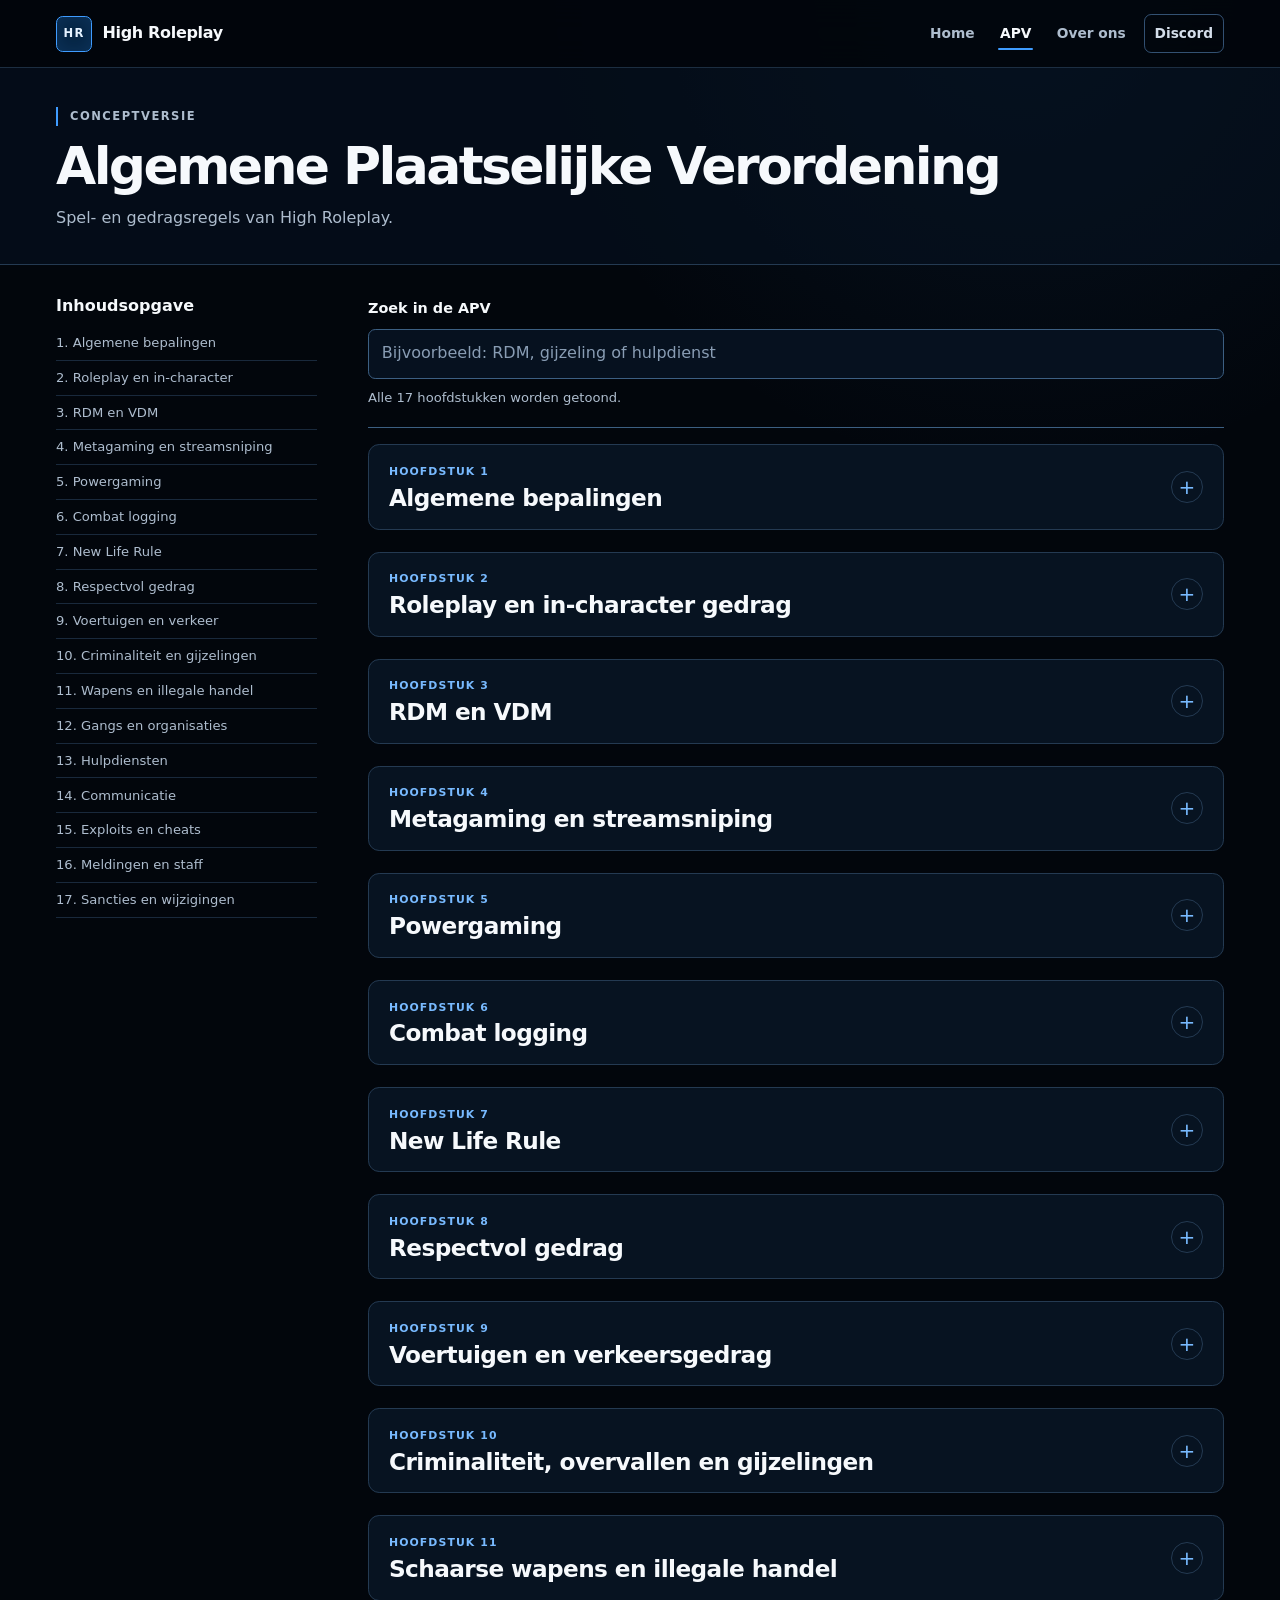
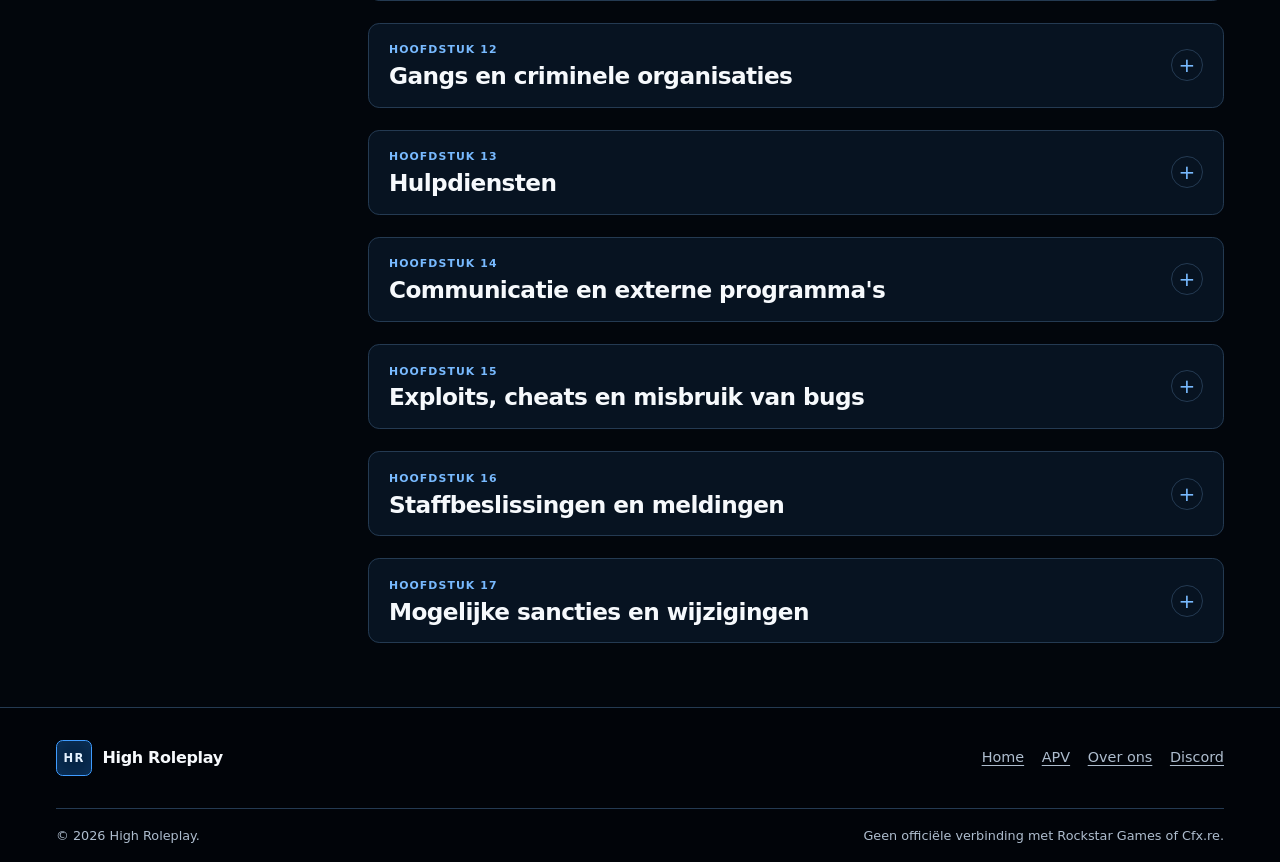
==== apv.html @ 9a380b87 "feat: create initial High Roleplay website" ====
<!doctype html>
<html lang="nl">
<head>
  <meta charset="utf-8">
  <meta name="viewport" content="width=device-width, initial-scale=1">
  <meta name="description" content="Eerste concept-APV van High Roleplay, met duidelijke uitleg over roleplay, eerlijk spel, criminaliteit, hulpdiensten en handhaving.">
  <meta name="theme-color" content="#02060c">
  <title>APV — High Roleplay</title>
  <link rel="icon" href="data:,">
  <link rel="stylesheet" href="styles.css">
  <script src="script.js" defer></script>
</head>
<body class="apv-page">
  <a class="skip-link" href="#apv-inhoud">Ga naar de APV-inhoud</a>

  <header class="site-header" id="pagina-top">
    <div class="container header-inner">
      <a class="brand" href="index.html" aria-label="High Roleplay, home">
        <span class="brand-mark" aria-hidden="true">HR</span>
        <span class="brand-name">High Roleplay</span>
      </a>
      <nav class="site-nav" aria-label="Hoofdnavigatie">
        <a href="index.html">Home</a>
        <a href="apv.html" aria-current="page">APV</a>
        <a href="index.html#over-ons">Over ons</a>
        <a class="nav-discord" href="https://discord.gg/zPV2AMXaX" target="_blank" rel="noopener noreferrer">Discord<span class="sr-only"> (opent in een nieuw tabblad)</span></a>
      </nav>
    </div>
  </header>

  <main>
    <header class="apv-hero">
      <div class="container">
        <p class="concept-label">Conceptversie</p>
        <h1>Algemene Plaatselijke Verordening</h1>
        <p class="apv-lead">Spel- en gedragsregels van High Roleplay.</p>
      </div>
    </header>

    <div class="container apv-layout">
      <aside class="apv-sidebar" aria-labelledby="toc-title">
        <h2 id="toc-title">Inhoudsopgave</h2>
        <nav aria-label="APV-hoofdstukken">
          <ol class="toc">
            <li><a href="#hoofdstuk-1">1. Algemene bepalingen</a></li>
            <li><a href="#hoofdstuk-2">2. Roleplay en in-character</a></li>
            <li><a href="#hoofdstuk-3">3. RDM en VDM</a></li>
            <li><a href="#hoofdstuk-4">4. Metagaming en streamsniping</a></li>
            <li><a href="#hoofdstuk-5">5. Powergaming</a></li>
            <li><a href="#hoofdstuk-6">6. Combat logging</a></li>
            <li><a href="#hoofdstuk-7">7. New Life Rule</a></li>
            <li><a href="#hoofdstuk-8">8. Respectvol gedrag</a></li>
            <li><a href="#hoofdstuk-9">9. Voertuigen en verkeer</a></li>
            <li><a href="#hoofdstuk-10">10. Criminaliteit en gijzelingen</a></li>
            <li><a href="#hoofdstuk-11">11. Wapens en illegale handel</a></li>
            <li><a href="#hoofdstuk-12">12. Gangs en organisaties</a></li>
            <li><a href="#hoofdstuk-13">13. Hulpdiensten</a></li>
            <li><a href="#hoofdstuk-14">14. Communicatie</a></li>
            <li><a href="#hoofdstuk-15">15. Exploits en cheats</a></li>
            <li><a href="#hoofdstuk-16">16. Meldingen en staff</a></li>
            <li><a href="#hoofdstuk-17">17. Sancties en wijzigingen</a></li>
          </ol>
        </nav>
      </aside>

      <div class="apv-main" id="apv-inhoud">
        <section class="filter-panel" data-apv-filter hidden aria-labelledby="filter-title">
          <h2 id="filter-title" class="sr-only">APV doorzoeken</h2>
          <label for="apv-search">Zoek in de APV</label>
          <div class="filter-controls">
            <div class="search-field">
              <input id="apv-search" type="search" inputmode="search" autocomplete="off" placeholder="Bijvoorbeeld: RDM, gijzeling of hulpdienst">
              <button class="search-clear" type="button" data-clear-search aria-label="Zoekopdracht wissen" hidden><span aria-hidden="true">×</span></button>
            </div>
          </div>
          <p class="filter-status" data-filter-status aria-live="polite">Alle 17 hoofdstukken worden getoond.</p>
        </section>

        <noscript>
          <p class="no-script-note">JavaScript staat uit. De volledige APV blijft hieronder leesbaar; alleen de zoekfunctie is niet beschikbaar.</p>
        </noscript>

        <p class="no-results" data-no-results hidden>Geen hoofdstukken gevonden. Probeer een andere of kortere zoekterm.</p>

        <details class="apv-chapter" id="hoofdstuk-1" data-apv-chapter>
          <summary class="chapter-summary">
            <span class="chapter-number">Hoofdstuk 1</span>
            <h2>Algemene bepalingen</h2>
            <span class="chapter-toggle" aria-hidden="true"></span>
          </summary>
          <article class="article">
            <h3>Artikel 1.1 — Doel en toepasselijkheid</h3>
            <p>Deze APV beschrijft de voorgestelde basis voor spel en gedrag binnen High Roleplay. Met <span class="term">APV</span> wordt hier het communityreglement bedoeld; het is geen verordening van een echte gemeente. De regels gelden voor activiteiten die rechtstreeks met de High Roleplay-community en haar roleplaysituaties samenhangen.</p>
          </article>
          <article class="article">
            <h3>Artikel 1.2 — Goede trouw</h3>
            <p>Spelers handelen naar de bedoeling van een regel, niet alleen naar de letter. Een ontbrekend voorbeeld is geen toestemming om een duidelijk oneerlijk voordeel te behalen of het spel van anderen bewust te verstoren.</p>
          </article>
          <article class="article">
            <h3>Artikel 1.3 — In character en out of character</h3>
            <p><span class="term">In character (IC)</span> betekent: handelen en spreken als je personage. <span class="term">Out of character (OOC)</span> betekent: communiceren als speler buiten het verhaal. Houd die twee werelden zo veel mogelijk gescheiden.</p>
          </article>
          <article class="article">
            <h3>Artikel 1.4 — Onvoorziene situaties</h3>
            <p>In situaties die niet letterlijk zijn beschreven, worden geloofwaardigheid, eerlijk spel, redelijkheid en het gezamenlijke verhaal als uitgangspunt gebruikt. Staff kan een voorlopige aanwijzing geven; structurele nieuwe regels horen daarna transparant in een volgende APV-versie.</p>
          </article>
          <a class="back-to-top" href="#pagina-top">Terug naar boven</a>

        </details>

        <details class="apv-chapter" id="hoofdstuk-2" data-apv-chapter>
          <summary class="chapter-summary">
            <span class="chapter-number">Hoofdstuk 2</span>
            <h2>Roleplay en in-character gedrag</h2>
            <span class="chapter-toggle" aria-hidden="true"></span>
          </summary>
          <article class="article">
            <h3>Artikel 2.1 — Geloofwaardig personage</h3>
            <p>Geef je personage herkenbare motieven, grenzen en ontwikkeling. Keuzes horen te passen bij wat het personage in de roleplay heeft meegemaakt en redelijkerwijs kan weten.</p>
          </article>
          <article class="article">
            <h3>Artikel 2.2 — Waarde van leven</h3>
            <p>Behandel het leven en lichamelijk welzijn van je personage als waardevol. Reageer geloofwaardig op dreiging, verwonding en overmacht. Roekeloos gedrag mag alleen wanneer de opgebouwde context van het personage dat aannemelijk maakt en anderen nog ruimte krijgen om te spelen.</p>
          </article>
          <article class="article">
            <h3>Artikel 2.3 — Gevolgen accepteren</h3>
            <p>Roleplay kan nadelig uitpakken. Verlies van geld, vrijheid, bezit, positie of een conflict is geen reden om een scène te blokkeren, zolang die scène eerlijk en volgens de regels verloopt.</p>
          </article>
          <article class="article">
            <h3>Artikel 2.4 — Ruimte geven</h3>
            <p>Laat andere spelers reageren en bijdragen. Dwing geen gedetailleerde uitkomst af zonder passende opbouw, wederzijds spel of een spelmechaniek die daar duidelijk in voorziet.</p>
          </article>
          <a class="back-to-top" href="#pagina-top">Terug naar boven</a>

        </details>

        <details class="apv-chapter" id="hoofdstuk-3" data-apv-chapter>
          <summary class="chapter-summary">
            <span class="chapter-number">Hoofdstuk 3</span>
            <h2>RDM en VDM</h2>
            <span class="chapter-toggle" aria-hidden="true"></span>
          </summary>
          <article class="article">
            <h3>Artikel 3.1 — RDM</h3>
            <p><span class="term">Random Deathmatch (RDM)</span> is een speler aanvallen of doden zonder voldoende voorafgaande roleplay, begrijpelijk conflict of redelijke aanleiding. Geweld moet het gevolg zijn van een herkenbare situatie en mag niet alleen worden ingezet voor sensatie, buit of frustratie.</p>
          </article>
          <article class="article">
            <h3>Artikel 3.2 — Escalatie</h3>
            <p>De ernst van geweld moet passen bij de aanleiding. Een klein meningsverschil rechtvaardigt niet vanzelf extreem of dodelijk geweld. Geef, wanneer de situatie dat redelijkerwijs toelaat, een duidelijke waarschuwing en tijd om daarop te reageren.</p>
          </article>
          <article class="article">
            <h3>Artikel 3.3 — VDM</h3>
            <p><span class="term">Vehicle Deathmatch (VDM)</span> is een voertuig als wapen gebruiken zonder geloofwaardige noodzaak of opgebouwde roleplay. Een aanrijding door een zichtbaar verkeersongeluk is niet automatisch VDM, maar moet wel passend worden uitgespeeld.</p>
          </article>
          <article class="article">
            <h3>Artikel 3.4 — Uitzonderlijke noodsituatie</h3>
            <p>Een voertuig mag niet lichtvaardig als aanvalsmiddel worden gebruikt. Alleen een directe en aannemelijke noodsituatie kan een handeling verklaren; de speler blijft verantwoordelijk voor proportionaliteit en de gevolgen in de roleplay.</p>
          </article>
          <a class="back-to-top" href="#pagina-top">Terug naar boven</a>

        </details>

        <details class="apv-chapter" id="hoofdstuk-4" data-apv-chapter>
          <summary class="chapter-summary">
            <span class="chapter-number">Hoofdstuk 4</span>
            <h2>Metagaming en streamsniping</h2>
            <span class="chapter-toggle" aria-hidden="true"></span>
          </summary>
          <article class="article">
            <h3>Artikel 4.1 — Metagaming</h3>
            <p><span class="term">Metagaming</span> is OOC-informatie in het spel gebruiken terwijl je personage die informatie niet op een geloofwaardige IC-manier heeft verkregen. Denk aan locaties, namen, plannen of relaties die je alleen via een stream, chat of gesprek buiten het spel kent.</p>
          </article>
          <article class="article">
            <h3>Artikel 4.2 — Streamsniping</h3>
            <p><span class="term">Streamsniping</span> is een livestream of opname gebruiken om een speler te vinden, te volgen, te ontwijken of anderszins te beïnvloeden. Dit is niet toegestaan, ook niet wanneer de verkregen informatie later toevallig juist blijkt.</p>
          </article>
          <article class="article">
            <h3>Artikel 4.3 — Twijfel over kennis</h3>
            <p>Kun je niet duidelijk uitleggen hoe je personage iets te weten kwam, handel dan alsof het personage die informatie niet heeft. Toevallige OOC-blootstelling moet je niet omzetten in IC-voordeel.</p>
          </article>
          <a class="back-to-top" href="#pagina-top">Terug naar boven</a>

        </details>

        <details class="apv-chapter" id="hoofdstuk-5" data-apv-chapter>
          <summary class="chapter-summary">
            <span class="chapter-number">Hoofdstuk 5</span>
            <h2>Powergaming</h2>
            <span class="chapter-toggle" aria-hidden="true"></span>
          </summary>
          <article class="article">
            <h3>Artikel 5.1 — Betekenis</h3>
            <p><span class="term">Powergaming</span> is onrealistische handelingen uitvoeren voor voordeel, spelmechanieken misbruiken of een andere speler geen redelijke mogelijkheid geven om op een handeling te reageren.</p>
          </article>
          <article class="article">
            <h3>Artikel 5.2 — Geen gedwongen uitkomst</h3>
            <p>Je mag een poging beschrijven, maar niet een complexe uitkomst eenzijdig vaststellen. Speel bijvoorbeeld dat je iemand probeert te fouilleren en geef ruimte voor de daarvoor bedoelde interactie, in plaats van zelf te bepalen wat de ander zonder verweer ondergaat.</p>
          </article>
          <article class="article">
            <h3>Artikel 5.3 — Onrealistische voordelen</h3>
            <p>Gebruik geen beperkingen van animaties, inventaris, terrein, voertuigfysica of andere systemen om iets te doen dat binnen de wereld duidelijk niet geloofwaardig is.</p>
          </article>
          <article class="article">
            <h3>Artikel 5.4 — Verwondingen</h3>
            <p>Speel relevante verwondingen en beperkingen passend uit. Een personage dat ernstig gewond is geraakt, hervat niet direct zonder gevolgen dezelfde zware actie.</p>
          </article>
          <a class="back-to-top" href="#pagina-top">Terug naar boven</a>

        </details>

        <details class="apv-chapter" id="hoofdstuk-6" data-apv-chapter>
          <summary class="chapter-summary">
            <span class="chapter-number">Hoofdstuk 6</span>
            <h2>Combat logging</h2>
            <span class="chapter-toggle" aria-hidden="true"></span>
          </summary>
          <article class="article">
            <h3>Artikel 6.1 — Betekenis en verbod</h3>
            <p><span class="term">Combat logging</span> is het spel bewust verlaten om een actieve roleplaysituatie, arrestatie, verwonding, achtervolging, verlies of ander gevolg te ontlopen. Dit is niet toegestaan.</p>
          </article>
          <article class="article">
            <h3>Artikel 6.2 — Technische uitval</h3>
            <p>Bij een crash, internetstoring of andere onvrijwillige uitval probeer je zo snel als redelijk mogelijk terug te keren. Kan dat niet, meld de situatie via het aangewezen communitykanaal zodra dit mogelijk is.</p>
          </article>
          <article class="article">
            <h3>Artikel 6.3 — Afronden</h3>
            <p>Wil je stoppen terwijl een scène loopt, stem dit waar mogelijk met de betrokkenen af. Een veilige of rustige positie beëindigt niet automatisch alle nog lopende gevolgen.</p>
          </article>
          <a class="back-to-top" href="#pagina-top">Terug naar boven</a>

        </details>

        <details class="apv-chapter" id="hoofdstuk-7" data-apv-chapter>
          <summary class="chapter-summary">
            <span class="chapter-number">Hoofdstuk 7</span>
            <h2>New Life Rule</h2>
            <span class="chapter-toggle" aria-hidden="true"></span>
          </summary>
          <article class="article">
            <h3>Artikel 7.1 — Betekenis</h3>
            <p>De <span class="term">New Life Rule (NLR)</span> bepaalt wat een personage na bewusteloosheid of een vergelijkbare uitschakeling nog weet en wanneer het naar een eerdere conflictsituatie mag terugkeren. Het doel is directe wraak en eindeloze herhaling van hetzelfde conflict te voorkomen.</p>
          </article>
          <article class="article">
            <h3>Artikel 7.2 — Basisvoorstel</h3>
            <p>Na een volledige uitschakeling keert een personage niet direct terug naar dezelfde scène en gebruikt het geen precieze herinneringen aan de directe oorzaak om onmiddellijk vergelding te zoeken. Informatie die anderen later IC delen, moet opnieuw geloofwaardig worden beoordeeld.</p>
            <p class="concept-choice"><strong>Nog goed te keuren:</strong> de exacte NLR-duur, het gebied waarnaar niet mag worden teruggekeerd, het moment waarop de regel begint en de precieze omvang van geheugenverlies.</p>
          </article>
          <article class="article">
            <h3>Artikel 7.3 — Medische voortzetting</h3>
            <p>Wanneer medische roleplay de scène geloofwaardig voortzet zonder een volledige nieuwe start, kan de context behouden blijven. De uiteindelijke afbakening hiervan moet aansluiten op de later gekozen spelmechanieken en hulpdienstprocedure.</p>
          </article>
          <a class="back-to-top" href="#pagina-top">Terug naar boven</a>

        </details>

        <details class="apv-chapter" id="hoofdstuk-8" data-apv-chapter>
          <summary class="chapter-summary">
            <span class="chapter-number">Hoofdstuk 8</span>
            <h2>Respectvol gedrag</h2>
            <span class="chapter-toggle" aria-hidden="true"></span>
          </summary>
          <article class="article">
            <h3>Artikel 8.1 — Respect buiten het personage</h3>
            <p>Behandel andere spelers en staffleden respectvol. Pesten, bedreigen, intimideren, discrimineren, doelgericht buitensluiten of persoonlijke gegevens verspreiden is niet toegestaan.</p>
          </article>
          <article class="article">
            <h3>Artikel 8.2 — IC-conflict is geen OOC-conflict</h3>
            <p>Een conflict tussen personages geeft geen toestemming om een speler persoonlijk aan te vallen. Zet spanningen niet voort via privéberichten, streams, andere communities of sociale media.</p>
          </article>
          <article class="article">
            <h3>Artikel 8.3 — Zware onderwerpen</h3>
            <p>Behandel gevoelige onderwerpen terughoudend en houd rekening met grenzen van anderen. Seksuele dwangroleplay, realistische zelfbeschadiging als drukmiddel en inhoud die anderen doelbewust choqueert horen niet thuis in normaal spel.</p>
          </article>
          <article class="article">
            <h3>Artikel 8.4 — Stoppen en melden</h3>
            <p>Wanneer een situatie buiten het spel onveilig voelt, beëindig de escalatie zo rustig mogelijk en gebruik daarna het aangewezen meldproces. Misbruik een veiligheidsmelding niet om een normale IC-tegenvaller ongedaan te maken.</p>
          </article>
          <a class="back-to-top" href="#pagina-top">Terug naar boven</a>

        </details>

        <details class="apv-chapter" id="hoofdstuk-9" data-apv-chapter>
          <summary class="chapter-summary">
            <span class="chapter-number">Hoofdstuk 9</span>
            <h2>Voertuigen en verkeersgedrag</h2>
            <span class="chapter-toggle" aria-hidden="true"></span>
          </summary>
          <article class="article">
            <h3>Artikel 9.1 — Geloofwaardig rijgedrag</h3>
            <p>Rijd passend bij voertuig, weg, verkeer, weer en situatie. Voortdurend extreem hard rijden, onnodig tegen verkeer in rijden of ernstige botsingen negeren past niet bij serieuze roleplay.</p>
          </article>
          <article class="article">
            <h3>Artikel 9.2 — Achtervolgingen</h3>
            <p>Een achtervolging is geen vrijstelling van geloofwaardigheid. Kies routes en manoeuvres die het voertuig redelijkerwijs aankan en speel zware schade uit. Zoek niet steeds dezelfde onrealistische sprongen, obstakels of ontoegankelijke plekken op om te ontsnappen.</p>
          </article>
          <article class="article">
            <h3>Artikel 9.3 — Botsingen</h3>
            <p>Na een zware botsing geef je de gevolgen ruimte. Doorrijden kan alleen wanneer dat, gezien snelheid, schade en omstandigheden, nog geloofwaardig is.</p>
          </article>
          <article class="article">
            <h3>Artikel 9.4 — Voertuiggebruik</h3>
            <p>Gebruik voertuigen niet op plaatsen of manieren waarvoor ze duidelijk niet bedoeld zijn. Diefstal, slepen, bergen en repareren horen via beschikbare roleplay en passende spelmechanieken te verlopen.</p>
          </article>
          <a class="back-to-top" href="#pagina-top">Terug naar boven</a>

        </details>

        <details class="apv-chapter" id="hoofdstuk-10" data-apv-chapter>
          <summary class="chapter-summary">
            <span class="chapter-number">Hoofdstuk 10</span>
            <h2>Criminaliteit, overvallen en gijzelingen</h2>
            <span class="chapter-toggle" aria-hidden="true"></span>
          </summary>
          <article class="article">
            <h3>Artikel 10.1 — Verhaal boven buit</h3>
            <p>Criminele roleplay heeft een begrijpelijk motief en biedt interactie. Herhaaldelijk dezelfde handeling uitvoeren uitsluitend voor geld, voorwerpen of confrontatie past niet bij het beoogde High-RP-niveau.</p>
          </article>
          <article class="article">
            <h3>Artikel 10.2 — Voorbereiding en escalatie</h3>
            <p>Een overval of zware criminele actie vraagt passende voorbereiding, een geloofwaardig plan en proportionele middelen. Betrokkenen krijgen waar mogelijk een redelijke kans om aanwijzingen te begrijpen en erop te reageren.</p>
          </article>
          <article class="article">
            <h3>Artikel 10.3 — Gijzelingen</h3>
            <p>Een gijzelaar is een deelnemer aan de scène, geen gebruiksvoorwerp. Zorg voor voldoende interactie, redelijke eisen en een uitweg die roleplay mogelijk maakt. Werk niet met een vooraf geregelde schijngijzelaar om eenvoudig voordeel af te dwingen.</p>
          </article>
          <article class="article">
            <h3>Artikel 10.4 — Bescherming van nieuwe of toevallige spelers</h3>
            <p>Kies geen doelwit alleen omdat die speler aantoonbaar onervaren, technisch beperkt of buiten een lopende situatie kwetsbaar is. Dwing burgers niet zonder opbouw tot langdurige of herhaalde betrokkenheid.</p>
          </article>
          <article class="article">
            <h3>Artikel 10.5 — Open beleidsdetails</h3>
            <p class="concept-choice"><strong>Nog goed te keuren:</strong> minimum- en maximumaantallen deelnemers, wachttijden en cooldowns, voorwaarden per type overval, grenzen aan eisen, regels rond onderhandeling en eventuele beschermde locaties.</p>
          </article>
          <a class="back-to-top" href="#pagina-top">Terug naar boven</a>

        </details>

        <details class="apv-chapter" id="hoofdstuk-11" data-apv-chapter>
          <summary class="chapter-summary">
            <span class="chapter-number">Hoofdstuk 11</span>
            <h2>Schaarse wapens en illegale handel</h2>
            <span class="chapter-toggle" aria-hidden="true"></span>
          </summary>
          <article class="article">
            <h3>Artikel 11.1 — Schaarste uitspelen</h3>
            <p>Goederen die binnen de wereld als schaars, gevaarlijk of illegaal zijn aangewezen, worden ook zo behandeld. Bezit en gebruik horen een geloofwaardige herkomst, risico en verhaallijn te hebben.</p>
          </article>
          <article class="article">
            <h3>Artikel 11.2 — Wapenescalatie</h3>
            <p>Een wapen tonen of gebruiken is een ernstige escalatie en geen standaardoplossing voor ieder conflict. Spelers houden rekening met omstanders, herkenbaarheid, bewijs en mogelijke IC-gevolgen.</p>
          </article>
          <article class="article">
            <h3>Artikel 11.3 — Handel</h3>
            <p>Illegale handel verloopt via roleplay en de daarvoor bestemde systemen. Het omzeilen van risico's via alternatieve personages, ongeoorloofde overdrachten of technische trucs is niet toegestaan.</p>
          </article>
          <article class="article">
            <h3>Artikel 11.4 — Nog vast te stellen categorieën</h3>
            <p class="concept-choice"><strong>Nog goed te keuren:</strong> welke wapens en goederen als schaars gelden, welke vergunningen of voorwaarden bestaan, en welke bezit-, draag-, opslag- en handelslimieten van toepassing zijn.</p>
          </article>
          <a class="back-to-top" href="#pagina-top">Terug naar boven</a>

        </details>

        <details class="apv-chapter" id="hoofdstuk-12" data-apv-chapter>
          <summary class="chapter-summary">
            <span class="chapter-number">Hoofdstuk 12</span>
            <h2>Gangs en criminele organisaties</h2>
            <span class="chapter-toggle" aria-hidden="true"></span>
          </summary>
          <article class="article">
            <h3>Artikel 12.1 — Opbouw en identiteit</h3>
            <p>Een criminele organisatie ontstaat door herkenbare roleplay, relaties en doelen. Alleen samen in een groep spelen maakt een gezelschap niet automatisch tot een formeel erkende organisatie.</p>
          </article>
          <article class="article">
            <h3>Artikel 12.2 — Conflicten</h3>
            <p>Groepsconflicten hebben een duidelijke aanleiding, worden niet kunstmatig eindeloos voortgezet en bieden ruimte voor de-escalatie of een verhalende afronding. Wissel niet opportunistisch van groep om een lopend conflict te beïnvloeden.</p>
          </article>
          <article class="article">
            <h3>Artikel 12.3 — Herkenbaarheid</h3>
            <p>Wanneer een organisatie als groep optreedt, moet voor betrokkenen redelijk duidelijk kunnen worden wie bij de actie hoort. Concrete eisen aan kleding, kleuren, voertuigen of andere herkenning moeten nog worden vastgesteld.</p>
          </article>
          <article class="article">
            <h3>Artikel 12.4 — Organisatieregels</h3>
            <p class="concept-choice"><strong>Nog goed te keuren:</strong> maximale groepsgrootte, voorwaarden voor officiële erkenning, bondgenootschappen, gezamenlijke acties, gebiedsclaims, oorlogen en eventuele afzonderlijke organisatieregels.</p>
          </article>
          <a class="back-to-top" href="#pagina-top">Terug naar boven</a>

        </details>

        <details class="apv-chapter" id="hoofdstuk-13" data-apv-chapter>
          <summary class="chapter-summary">
            <span class="chapter-number">Hoofdstuk 13</span>
            <h2>Hulpdiensten</h2>
            <span class="chapter-toggle" aria-hidden="true"></span>
          </summary>
          <article class="article">
            <h3>Artikel 13.1 — Professionele rol</h3>
            <p>Personages bij politie, ambulancezorg, brandweer of andere publieke diensten handelen zorgvuldig, professioneel en in verhouding tot de situatie. Hun positie is een verantwoordelijkheid en geen middel om zonder tegenspel macht uit te oefenen.</p>
          </article>
          <article class="article">
            <h3>Artikel 13.2 — Informatie en middelen</h3>
            <p>Dienstinformatie, uitrusting en bevoegdheden worden alleen gebruikt voor passende IC-doelen. Deel of verplaats geen dienstmiddelen via alternatieve personages en gebruik interne kennis niet op een ander personage.</p>
          </article>
          <article class="article">
            <h3>Artikel 13.3 — Medische roleplay</h3>
            <p>Geef medische spelers de ruimte om onderzoek en behandeling uit te spelen. Geef eerlijk aan welke zichtbare of afgesproken verwondingen aanwezig zijn en hervat geen zware actie in strijd met de gespeelde toestand.</p>
          </article>
          <article class="article">
            <h3>Artikel 13.4 — Bijzondere uitzonderingen</h3>
            <p class="concept-choice"><strong>Nog goed te keuren:</strong> specifieke verkeersuitzonderingen tijdens spoed, regels voor inzet van bijzondere middelen, de verhouding tussen medische roleplay en NLR, en of en onder welke strikte voorwaarden corruptieroleplay binnen hulpdiensten is toegestaan.</p>
          </article>
          <a class="back-to-top" href="#pagina-top">Terug naar boven</a>

        </details>

        <details class="apv-chapter" id="hoofdstuk-14" data-apv-chapter>
          <summary class="chapter-summary">
            <span class="chapter-number">Hoofdstuk 14</span>
            <h2>Communicatie en externe programma's</h2>
            <span class="chapter-toggle" aria-hidden="true"></span>
          </summary>
          <article class="article">
            <h3>Artikel 14.1 — IC-communicatie</h3>
            <p>Gebruik voor IC-informatie in beginsel de communicatiekanalen en middelen die binnen de spelwereld beschikbaar zijn. Als je personage niet kan spreken, horen anderen je niet via een extern gesprek.</p>
          </article>
          <article class="article">
            <h3>Artikel 14.2 — Externe programma's</h3>
            <p>Discord, streams, privéberichten of andere externe programma's mogen niet worden gebruikt om IC-coördinatie te verbergen, spelinformatie door te geven of een mechanische beperking te omzeilen.</p>
          </article>
          <article class="article">
            <h3>Artikel 14.3 — Opnames en privacy</h3>
            <p>Houd bij opnames en uitzendingen rekening met de geldende communityafspraken en de privacy van anderen. Deel nooit persoonlijke gegevens. Een opname kan context bieden bij een melding, maar rechtvaardigt geen streamsniping of publieke heksenjacht.</p>
          </article>
          <article class="article">
            <h3>Artikel 14.4 — Uitzonderingen</h3>
            <p class="concept-choice"><strong>Nog goed te keuren:</strong> welke externe communicatie is toegestaan voor technische ondersteuning, toegankelijkheid, georganiseerde evenementen en kanalen die geen IC-voordeel opleveren.</p>
          </article>
          <a class="back-to-top" href="#pagina-top">Terug naar boven</a>

        </details>

        <details class="apv-chapter" id="hoofdstuk-15" data-apv-chapter>
          <summary class="chapter-summary">
            <span class="chapter-number">Hoofdstuk 15</span>
            <h2>Exploits, cheats en misbruik van bugs</h2>
            <span class="chapter-toggle" aria-hidden="true"></span>
          </summary>
          <article class="article">
            <h3>Artikel 15.1 — Verboden hulpmiddelen</h3>
            <p>Cheats, injectors, ongeoorloofde hulpmiddelen, aangepaste bestanden of andere middelen die een oneerlijk voordeel geven zijn niet toegestaan. Dit geldt ook wanneer het voordeel niet direct tegen een andere speler wordt gebruikt.</p>
          </article>
          <article class="article">
            <h3>Artikel 15.2 — Exploits en bugs</h3>
            <p>Een <span class="term">exploit</span> is het bewust gebruiken van een fout of onbedoelde werking om voordeel te behalen, gevolgen te ontwijken, goederen te vermenigvuldigen of normale beperkingen te omzeilen. Stop bij ontdekking en meld de fout privé via het aangewezen kanaal.</p>
          </article>
          <article class="article">
            <h3>Artikel 15.3 — Niet verspreiden</h3>
            <p>Deel uitvoerbare details van een kwetsbaarheid niet openbaar en moedig anderen niet aan deze te testen op de live omgeving. Geef staff voldoende informatie om het probleem veilig te reproduceren.</p>
          </article>
          <article class="article">
            <h3>Artikel 15.4 — Onterecht verkregen voordeel</h3>
            <p>Goederen, geld, informatie of positie die door een fout zijn verkregen mogen worden hersteld of verwijderd. Het vrijwillig en snel melden van een fout hoort mee te wegen bij de beoordeling.</p>
          </article>
          <a class="back-to-top" href="#pagina-top">Terug naar boven</a>

        </details>

        <details class="apv-chapter" id="hoofdstuk-16" data-apv-chapter>
          <summary class="chapter-summary">
            <span class="chapter-number">Hoofdstuk 16</span>
            <h2>Staffbeslissingen en meldingen</h2>
            <span class="chapter-toggle" aria-hidden="true"></span>
          </summary>
          <article class="article">
            <h3>Artikel 16.1 — Tijdens een scène</h3>
            <p>Onderbreek roleplay niet voor een regelconflict, behalve wanneer directe veiligheid of een ernstige technische verstoring dat noodzakelijk maakt. Rond de situatie zo goed mogelijk af en meld het daarna via het daarvoor aangewezen kanaal.</p>
          </article>
          <article class="article">
            <h3>Artikel 16.2 — Volledige melding</h3>
            <p>Een melding beschrijft rustig wat er gebeurde, wie betrokken waren, wanneer het plaatsvond en welke relevante context of eigen handelingen eraan voorafgingen. Bewerk bewijs niet misleidend en zet betrokkenen niet publiek onder druk.</p>
          </article>
          <article class="article">
            <h3>Artikel 16.3 — Tijdelijke aanwijzing</h3>
            <p>Volg een redelijke staffaanwijzing tijdens een lopende situatie, ook wanneer je het er niet mee eens bent. Bespreek de inhoud daarna via de vastgestelde bezwaar- of reviewroute. Staffstatus geeft geen vrijstelling van de APV.</p>
          </article>
          <article class="article">
            <h3>Artikel 16.4 — Onpartijdigheid</h3>
            <p>Een beoordeling hoort rekening te houden met context, ernst, bedoeling, gevolg, eerder gedrag en medewerking. Een stafflid dat zelf nauw betrokken is bij een conflict laat de uiteindelijke beoordeling waar mogelijk aan een ander over.</p>
          </article>
          <a class="back-to-top" href="#pagina-top">Terug naar boven</a>

        </details>

        <details class="apv-chapter" id="hoofdstuk-17" data-apv-chapter>
          <summary class="chapter-summary">
            <span class="chapter-number">Hoofdstuk 17</span>
            <h2>Mogelijke sancties en wijzigingen</h2>
            <span class="chapter-toggle" aria-hidden="true"></span>
          </summary>
          <article class="article">
            <h3>Artikel 17.1 — Doel van maatregelen</h3>
            <p>Een maatregel is bedoeld om veilig en eerlijk spel te herstellen, herhaling te voorkomen en de community te beschermen. Waar passend kan uitleg, waarschuwing of begeleiding effectiever zijn dan een zware sanctie.</p>
          </article>
          <article class="article">
            <h3>Artikel 17.2 — Mogelijke vormen</h3>
            <p>Afhankelijk van later vastgesteld beleid kan worden gedacht aan een gesprek, waarschuwing, herstel van onterecht voordeel, tijdelijke beperking, tijdelijke verwijdering of permanente verwijdering. Deze opsomming stelt nog geen vaste sanctie per overtreding vast.</p>
          </article>
          <article class="article">
            <h3>Artikel 17.3 — Hoor en wederhoor</h3>
            <p>Betrokkenen krijgen waar redelijk gelegenheid hun kant en relevante context te delen. Bescherming tegen misbruik of direct gevaar kan vereisen dat eerst tijdelijk wordt ingegrepen en daarna wordt beoordeeld.</p>
          </article>
          <article class="article">
            <h3>Artikel 17.4 — Open besluiten</h3>
            <p class="concept-choice"><strong>Nog goed te keuren:</strong> de sanctieladder, duur en registratie van maatregelen, bezwaarprocedure, omgang met herhaalde overtredingen, bewaartermijn van bewijs, definitieve APV-versie, ingangsdatum en wijzigingsprocedure.</p>
          </article>
          <article class="article">
            <h3>Artikel 17.5 — Status van deze tekst</h3>
            <p>Deze versie is uitsluitend een concept en heeft nog geen aangekondigde ingangsdatum. De conceptmarkering mag pas worden verwijderd nadat de open keuzes inhoudelijk zijn goedgekeurd en de definitieve versie duidelijk is gepubliceerd.</p>
          </article>
          <a class="back-to-top" href="#pagina-top">Terug naar boven</a>

        </details>
      </div>
    </div>
  </main>

  <footer class="site-footer">
    <div class="container footer-inner">
      <div>
        <a class="brand brand-footer" href="index.html" aria-label="High Roleplay, home">
          <span class="brand-mark" aria-hidden="true">HR</span>
          <span>High Roleplay</span>
        </a>
      </div>
      <nav aria-label="Voetnavigatie">
        <a href="index.html">Home</a>
        <a href="apv.html">APV</a>
        <a href="index.html#over-ons">Over ons</a>
        <a href="https://discord.gg/zPV2AMXaX" target="_blank" rel="noopener noreferrer">Discord<span class="sr-only"> (opent in een nieuw tabblad)</span></a>
      </nav>
    </div>
    <div class="container footer-bottom">
      <p>&copy; <span data-current-year>2026</span> High Roleplay.</p>
      <p>Geen officiële verbinding met Rockstar Games of Cfx.re.</p>
    </div>
  </footer>
</body>
</html>
---- styles.css ----
:root {
  color-scheme: dark;
  --background: #02060c;
  --background-blue: #06111f;
  --hero-fallback: #061426;
  --surface: #0a1726;
  --surface-raised: #0e2034;
  --surface-soft: #071321;
  --border: #243a52;
  --border-strong: #3c5f82;
  --text: #f6f9fc;
  --text-soft: #d4deea;
  --text-muted: #aebdce;
  --accent: #3f9cff;
  --accent-bright: #78baff;
  --accent-dark: #07294d;
  --warning: #ffd479;
  --warning-bg: #2a2110;
  --shadow: 0 24px 70px rgb(0 0 0 / 0.38);
  --radius-sm: 0.45rem;
  --radius-md: 0.8rem;
  --container: 73rem;
}

*,
*::before,
*::after {
  box-sizing: border-box;
}

html {
  scroll-behavior: smooth;
  scroll-padding-top: 5.5rem;
}

body {
  min-width: 18rem;
  margin: 0;
  background: var(--background);
  color: var(--text);
  font-family: Inter, ui-sans-serif, system-ui, -apple-system, BlinkMacSystemFont, "Segoe UI", sans-serif;
  font-size: 1rem;
  line-height: 1.65;
}

a {
  color: var(--accent-bright);
  text-underline-offset: 0.2em;
}

a:hover {
  color: #b1d7ff;
}

:focus-visible {
  outline: 3px solid var(--accent-bright);
  outline-offset: 4px;
}

button,
input {
  font: inherit;
}

button {
  color: inherit;
}

[hidden] {
  display: none !important;
}

h1,
h2,
h3,
p {
  margin-top: 0;
}

h1,
h2,
h3 {
  color: var(--text);
  line-height: 1.12;
  text-wrap: balance;
}

.container {
  width: min(100% - 2rem, var(--container));
  margin-inline: auto;
}

.skip-link {
  position: fixed;
  z-index: 100;
  top: 0.75rem;
  left: 0.75rem;
  padding: 0.65rem 0.9rem;
  transform: translateY(-160%);
  border-radius: var(--radius-sm);
  background: var(--accent-bright);
  color: #02111f;
  font-weight: 800;
}

.skip-link:focus {
  transform: translateY(0);
}

.sr-only {
  position: absolute;
  width: 1px;
  height: 1px;
  padding: 0;
  margin: -1px;
  overflow: hidden;
  clip: rect(0, 0, 0, 0);
  white-space: nowrap;
  border: 0;
}

/* Navigatie */
.site-header {
  position: sticky;
  z-index: 30;
  top: 0;
  border-bottom: 1px solid rgb(60 95 130 / 0.46);
  background: rgb(2 6 12 / 0.92);
  backdrop-filter: blur(16px);
}

.home-header {
  position: absolute;
  width: 100%;
  background: linear-gradient(180deg, rgb(2 6 12 / 0.92), rgb(2 6 12 / 0.28));
}

.header-inner {
  display: flex;
  min-height: 4.2rem;
  align-items: center;
  justify-content: space-between;
  gap: 0.75rem;
}

.brand {
  display: inline-flex;
  flex: 0 0 auto;
  align-items: center;
  gap: 0.65rem;
  color: var(--text);
  font-weight: 800;
  letter-spacing: -0.02em;
  text-decoration: none;
}

.brand:hover {
  color: var(--text);
}

.brand-mark {
  display: inline-grid;
  width: 2.25rem;
  height: 2.25rem;
  place-items: center;
  border: 1px solid var(--accent);
  border-radius: 0.42rem;
  background: rgb(7 41 77 / 0.88);
  box-shadow: inset 0 0 18px rgb(63 156 255 / 0.12);
  color: #e5f2ff;
  font-size: 0.72rem;
  letter-spacing: 0.1em;
}

.brand-name {
  display: none;
}

.site-nav {
  display: flex;
  align-items: center;
  gap: 0.15rem;
}

.site-nav a {
  position: relative;
  flex: 0 0 auto;
  padding: 0.45rem 0.48rem;
  border-radius: var(--radius-sm);
  color: var(--text-muted);
  font-size: 0.8rem;
  font-weight: 750;
  text-decoration: none;
}

.site-nav a:hover {
  color: var(--text);
}

.site-nav a[aria-current="page"] {
  color: var(--text);
}

.site-nav a[aria-current="page"]::after {
  position: absolute;
  right: 0.5rem;
  bottom: 0.12rem;
  left: 0.5rem;
  height: 2px;
  border-radius: 2px;
  background: var(--accent);
  content: "";
}

.site-nav .nav-discord {
  margin-left: 0.15rem;
  border: 1px solid rgb(120 186 255 / 0.42);
  color: var(--text-soft);
}

/* Homepage */
.home-hero {
  position: relative;
  display: grid;
  min-height: max(38rem, 100svh);
  align-items: center;
  overflow: hidden;
  border-bottom: 1px solid var(--border);
  background-color: var(--hero-fallback);
  background-image:
    linear-gradient(180deg, rgb(2 6 12 / 0.7) 0%, rgb(3 10 20 / 0.42) 38%, rgb(2 7 14 / 0.86) 100%),
    linear-gradient(90deg, rgb(2 6 12 / 0.83), rgb(3 12 24 / 0.38)),
    url("assets/images/hero-preview.jpg");
  background-position: center, center, 58% center;
  background-size: cover;
}

.home-hero::after {
  position: absolute;
  inset: 0;
  background: linear-gradient(90deg, rgb(63 156 255 / 0.09), transparent 46%);
  content: "";
  pointer-events: none;
}

.hero-content {
  position: relative;
  z-index: 1;
  padding-block: 7.5rem 4rem;
}

.status-label,
.section-kicker,
.concept-label {
  width: fit-content;
  margin-bottom: 1rem;
  color: var(--accent-bright);
  font-size: 0.72rem;
  font-weight: 850;
  letter-spacing: 0.13em;
  text-transform: uppercase;
}

.status-label {
  display: flex;
  align-items: center;
  gap: 0.55rem;
  padding: 0.38rem 0.58rem;
  border: 1px solid rgb(120 186 255 / 0.35);
  border-radius: 999px;
  background: rgb(2 9 18 / 0.55);
  color: var(--text-soft);
}

.status-dot {
  width: 0.42rem;
  height: 0.42rem;
  border-radius: 50%;
  background: var(--accent-bright);
  box-shadow: 0 0 0 0.2rem rgb(63 156 255 / 0.14);
}

.home-hero h1 {
  max-width: none;
  margin-bottom: 0.5rem;
  font-size: clamp(3.25rem, 13vw, 5.4rem);
  letter-spacing: -0.065em;
  line-height: 0.98;
  text-shadow: 0 6px 28px rgb(0 0 0 / 0.62);
}

.hero-tagline {
  margin-bottom: 1.75rem;
  color: var(--text-soft);
  font-size: clamp(1.1rem, 4.8vw, 1.75rem);
  font-weight: 550;
  letter-spacing: -0.02em;
  text-shadow: 0 3px 16px rgb(0 0 0 / 0.75);
}

.button-row {
  display: flex;
  flex-direction: column;
  align-items: stretch;
  gap: 0.7rem;
}

.button {
  display: inline-flex;
  min-height: 3rem;
  align-items: center;
  justify-content: center;
  padding: 0.72rem 1.15rem;
  border: 1px solid transparent;
  border-radius: 0.5rem;
  font-weight: 800;
  text-align: center;
  text-decoration: none;
  transition: background-color 150ms ease, border-color 150ms ease, transform 150ms ease;
}

.button:hover {
  transform: translateY(-1px);
}

.button-primary {
  background: var(--accent);
  box-shadow: 0 10px 30px rgb(25 118 218 / 0.25);
  color: #02111f;
}

.button-primary:hover {
  background: #75b8ff;
  color: #02111f;
}

.button-ghost {
  border-color: rgb(205 226 247 / 0.58);
  background: rgb(2 8 16 / 0.55);
  color: var(--text);
  backdrop-filter: blur(8px);
}

.button-ghost:hover {
  border-color: var(--accent-bright);
  background: rgb(9 29 49 / 0.78);
  color: var(--text);
}

.home-values {
  padding-block: clamp(3rem, 7vw, 4.75rem);
  background:
    radial-gradient(circle at 15% 0%, rgb(63 156 255 / 0.08), transparent 25rem),
    var(--background-blue);
}

.values-layout {
  display: grid;
  gap: 2.5rem;
}

.values-heading h2 {
  max-width: 17ch;
  margin-bottom: 0.75rem;
  font-size: clamp(1.8rem, 6vw, 2.75rem);
  letter-spacing: -0.045em;
}

.values-intro {
  max-width: 48ch;
  margin-bottom: 0;
  color: var(--text-muted);
  line-height: 1.7;
}

.values-list {
  display: grid;
  gap: 1.4rem;
  margin: 0;
  padding: 0;
  list-style: none;
}

.value-item {
  padding-top: 1rem;
  border-top: 2px solid var(--border-strong);
}

.value-index {
  display: block;
  margin-bottom: 1.4rem;
  color: var(--accent);
  font-size: 0.72rem;
  font-weight: 900;
  letter-spacing: 0.12em;
}

.value-item h3 {
  margin-bottom: 0.45rem;
  font-size: 1.08rem;
}

.value-item p {
  margin-bottom: 0;
  color: var(--text-muted);
  font-size: 0.94rem;
}

/* Footer */
.site-footer {
  border-top: 1px solid var(--border);
  background: #010409;
}

.footer-main,
.footer-inner {
  display: flex;
  flex-direction: column;
  gap: 1.5rem;
  padding-block: 2rem;
}

.brand-footer {
  width: fit-content;
}

.footer-main nav,
.footer-inner nav {
  display: flex;
  flex-wrap: wrap;
  gap: 1.1rem;
}

.footer-main nav a,
.footer-inner nav a {
  color: var(--text-muted);
  font-size: 0.9rem;
}

.footer-inner p {
  margin: 0;
  color: var(--text-muted);
  font-size: 0.9rem;
}

.footer-bottom {
  display: flex;
  flex-direction: column;
  gap: 0.25rem;
  padding-block: 1rem;
  border-top: 1px solid var(--border);
  color: var(--text-muted);
  font-size: 0.8rem;
}

.footer-bottom p {
  margin: 0;
}

/* APV */
.apv-page {
  background:
    radial-gradient(circle at 80% 0%, rgb(34 101 170 / 0.12), transparent 30rem),
    var(--background);
}

.apv-hero {
  padding-block: 2.4rem 2rem;
  border-bottom: 1px solid var(--border);
  background: rgb(6 17 31 / 0.62);
}

.concept-label {
  margin-bottom: 0.7rem;
  padding-left: 0.75rem;
  border-left: 2px solid var(--accent);
  color: var(--text-muted);
}

.apv-hero h1 {
  max-width: none;
  margin-bottom: 0.65rem;
  font-size: clamp(2rem, 7vw, 3.25rem);
  letter-spacing: -0.05em;
}

.apv-lead {
  max-width: 48rem;
  margin-bottom: 0;
  color: var(--text-muted);
  font-size: 1rem;
}

.apv-layout {
  display: grid;
  gap: 1.5rem;
  padding-block: 1.5rem 4rem;
}

.apv-sidebar {
  min-width: 0;
  align-self: start;
}

.apv-sidebar h2 {
  margin-bottom: 0.7rem;
  font-size: 1rem;
}

.toc {
  display: flex;
  gap: 0.45rem;
  margin: 0;
  padding: 0 0 0.55rem;
  overflow-x: auto;
  list-style: none;
  scrollbar-color: var(--border-strong) transparent;
}

.toc li {
  flex: 0 0 auto;
}

.toc a {
  display: block;
  padding: 0.48rem 0.7rem;
  border: 1px solid var(--border);
  border-radius: 999px;
  color: var(--text-muted);
  font-size: 0.82rem;
  text-decoration: none;
  white-space: nowrap;
}

.toc a:hover {
  border-color: var(--accent);
  color: var(--text);
}

.apv-main {
  min-width: 0;
}

.filter-panel {
  margin-bottom: 1rem;
  padding-bottom: 1.2rem;
  border-bottom: 1px solid var(--border-strong);
}

.filter-panel label {
  display: block;
  margin-bottom: 0.5rem;
  font-size: 0.9rem;
  font-weight: 800;
}

.filter-controls {
  width: 100%;
}

.search-field {
  position: relative;
  display: flex;
  width: 100%;
  border: 1px solid var(--border-strong);
  border-radius: var(--radius-sm);
  background: var(--background-blue);
  transition: border-color 150ms ease, box-shadow 150ms ease;
}

.search-field:focus-within {
  border-color: var(--accent-bright);
  box-shadow: 0 0 0 3px rgb(63 156 255 / 0.28);
}

.search-field input {
  width: 100%;
  min-width: 0;
  min-height: 3rem;
  padding: 0.65rem 3.1rem 0.65rem 0.8rem;
  border: 0;
  border-radius: inherit;
  outline: 0;
  background: transparent;
  color: var(--text);
}

.search-field input::-webkit-search-cancel-button {
  appearance: none;
}

.search-field input::placeholder {
  color: #899db4;
}

.search-clear {
  position: absolute;
  top: 50%;
  right: 0.2rem;
  display: grid;
  width: 2.6rem;
  height: 2.6rem;
  padding: 0;
  transform: translateY(-50%);
  place-items: center;
  border: 0;
  border-radius: 0.35rem;
  background: transparent;
  color: var(--text-muted);
  cursor: pointer;
  font-size: 1.45rem;
  line-height: 1;
}

.search-clear:hover {
  background: var(--surface-raised);
  color: var(--text);
}

.search-clear:focus-visible {
  outline-offset: -2px;
}

.filter-status {
  margin: 0.5rem 0 0;
  color: var(--text-muted);
  font-size: 0.82rem;
}

.no-script-note {
  margin: 0 0 1rem;
  padding: 0.8rem 0.9rem;
  border-left: 3px solid var(--accent);
  background: var(--surface);
  color: var(--text-muted);
}

.apv-chapter {
  display: block;
  margin-bottom: 1.375rem;
  overflow: hidden;
  border: 1px solid var(--border);
  border-radius: 0.7rem;
  background: var(--surface-soft);
  scroll-margin-top: 5.5rem;
}

.apv-chapter:last-of-type {
  margin-bottom: 0;
}

.apv-chapter[open] {
  border-color: rgb(60 95 130 / 0.9);
  background: rgb(8 22 37 / 0.94);
}

.apv-chapter:target {
  border-color: var(--accent);
  box-shadow: 0 0 0 1px rgb(63 156 255 / 0.35);
}

.chapter-summary {
  display: grid;
  grid-template-columns: minmax(0, 1fr) auto;
  gap: 0.25rem 1rem;
  align-items: center;
  min-height: 5rem;
  padding: 1rem;
  cursor: pointer;
  list-style: none;
}

.chapter-summary::-webkit-details-marker {
  display: none;
}

.chapter-summary:hover {
  background: rgb(14 32 52 / 0.58);
}

.chapter-summary:focus-visible {
  outline-offset: -4px;
}

.chapter-number {
  grid-column: 1;
  display: block;
  color: var(--accent-bright);
  font-size: 0.68rem;
  font-weight: 850;
  letter-spacing: 0.1em;
  text-transform: uppercase;
}

.chapter-summary h2 {
  grid-column: 1;
  margin: 0;
  font-size: clamp(1.15rem, 4.5vw, 1.45rem);
  letter-spacing: -0.025em;
}

.chapter-toggle {
  grid-row: 1 / span 2;
  grid-column: 2;
  display: grid;
  width: 2rem;
  height: 2rem;
  place-items: center;
  border: 1px solid var(--border);
  border-radius: 50%;
  color: var(--accent-bright);
}

.chapter-toggle::before {
  content: "+";
  font-size: 1.25rem;
  line-height: 1;
}

.apv-chapter[open] .chapter-toggle::before {
  content: "−";
}

.article,
.back-to-top {
  margin-inline: 1rem;
}

.article {
  padding-block: 1rem;
}

.article + .article {
  border-top: 1px solid rgb(36 58 82 / 0.72);
}

.article h3 {
  margin-bottom: 0.45rem;
  font-size: 1rem;
}

.article p,
.article li {
  max-width: 72ch;
  color: #c8d4e1;
  line-height: 1.72;
}

.article p:last-child {
  margin-bottom: 0;
}

.article ul,
.article ol {
  padding-left: 1.25rem;
}

.article li + li {
  margin-top: 0.35rem;
}

.term {
  color: var(--text);
  font-weight: 800;
}

.concept-choice {
  margin-top: 0.75rem;
  padding: 0.75rem 0.85rem;
  border-left: 3px solid var(--warning);
  background: var(--warning-bg);
  color: #f6dfa9 !important;
}

.no-results {
  padding: 1.5rem;
  border: 1px dashed var(--border-strong);
  border-radius: var(--radius-md);
  color: var(--text-muted);
  text-align: center;
}

.back-to-top {
  display: inline-block;
  margin-block: 0.5rem 1.2rem;
  font-size: 0.82rem;
}

/* 404 */
.error-page {
  display: flex;
  min-height: 100vh;
  flex-direction: column;
}

.error-main {
  display: grid;
  flex: 1;
  place-items: center;
  padding-block: 4rem;
}

.error-content {
  max-width: 42rem;
  text-align: center;
}

.error-content h1 {
  max-width: none;
  margin-bottom: 1rem;
  font-size: clamp(2.2rem, 9vw, 4rem);
}

.error-content > p:not(.error-code, .section-kicker) {
  color: var(--text-muted);
}

.error-code {
  margin-bottom: 0.5rem;
  color: rgb(63 156 255 / 0.24);
  font-size: clamp(5rem, 24vw, 9rem);
  font-weight: 900;
  line-height: 0.9;
}

.compact-footer {
  padding-top: 0;
}

@media (min-width: 34rem) {
  .brand-name {
    display: inline;
  }

  .site-nav {
    gap: 0.35rem;
  }

  .site-nav a {
    padding-inline: 0.62rem;
    font-size: 0.86rem;
  }

  .button-row,
  .footer-bottom {
    flex-direction: row;
  }

  .button-row {
    align-items: center;
  }

  .footer-bottom {
    justify-content: space-between;
  }
}

@media (min-width: 48rem) {
  .container {
    width: min(100% - 3rem, var(--container));
  }

  .home-hero {
    background-image:
      linear-gradient(0deg, rgb(2 6 12 / 0.7) 0%, transparent 38%),
      linear-gradient(90deg, rgb(1 5 10 / 0.94) 0%, rgb(3 12 24 / 0.72) 42%, rgb(3 12 24 / 0.18) 74%, rgb(2 6 12 / 0.42) 100%),
      url("assets/images/hero-preview.jpg");
    background-position: center, center, center;
  }

  .hero-content {
    padding-top: 7rem;
  }

  .home-hero h1 {
    font-size: clamp(4.2rem, 7vw, 5.4rem);
  }

  .hero-actions .button {
    min-width: 10.5rem;
  }

  .values-list {
    grid-template-columns: repeat(3, 1fr);
    gap: 1.5rem;
  }

  .footer-main,
  .footer-inner {
    flex-direction: row;
    align-items: center;
    justify-content: space-between;
  }

  .footer-inner nav {
    justify-content: flex-end;
  }

  .chapter-summary {
    padding: 1.1rem 1.25rem;
  }

  .article,
  .back-to-top {
    margin-inline: 1.25rem;
  }
}

@media (min-width: 64rem) {
  .values-layout {
    grid-template-columns: minmax(18rem, 0.85fr) minmax(0, 1.45fr);
    gap: 4rem;
    align-items: start;
  }

  .apv-layout {
    grid-template-columns: 17rem minmax(0, 1fr);
    gap: 2.5rem;
    padding-top: 2rem;
  }

  .apv-sidebar {
    position: sticky;
    top: 5.4rem;
    max-height: calc(100vh - 6.4rem);
    overflow-y: auto;
    padding-right: 0.7rem;
  }

  .toc {
    display: block;
    padding: 0;
    overflow: visible;
  }

  .toc a {
    padding: 0.38rem 0;
    border: 0;
    border-bottom: 1px solid rgb(36 58 82 / 0.7);
    border-radius: 0;
    white-space: normal;
  }
}

@media (prefers-reduced-motion: reduce) {
  html {
    scroll-behavior: auto;
  }

  *,
  *::before,
  *::after {
    scroll-behavior: auto !important;
    transition-duration: 0.01ms !important;
  }
}

@media print {
  :root {
    color-scheme: light;
  }

  body,
  .apv-chapter,
  .apv-chapter[open] {
    background: #fff;
    color: #111;
  }

  .site-header,
  .site-footer,
  .apv-sidebar,
  .filter-panel,
  .back-to-top,
  .chapter-toggle {
    display: none !important;
  }

  .apv-layout {
    display: block;
  }

  .apv-chapter > *:not(summary) {
    display: block !important;
  }

  .apv-chapter {
    break-inside: avoid;
    border-color: #aaa;
  }

  h1,
  h2,
  h3,
  .article p,
  .article li,
  .apv-lead {
    color: #111;
  }
}
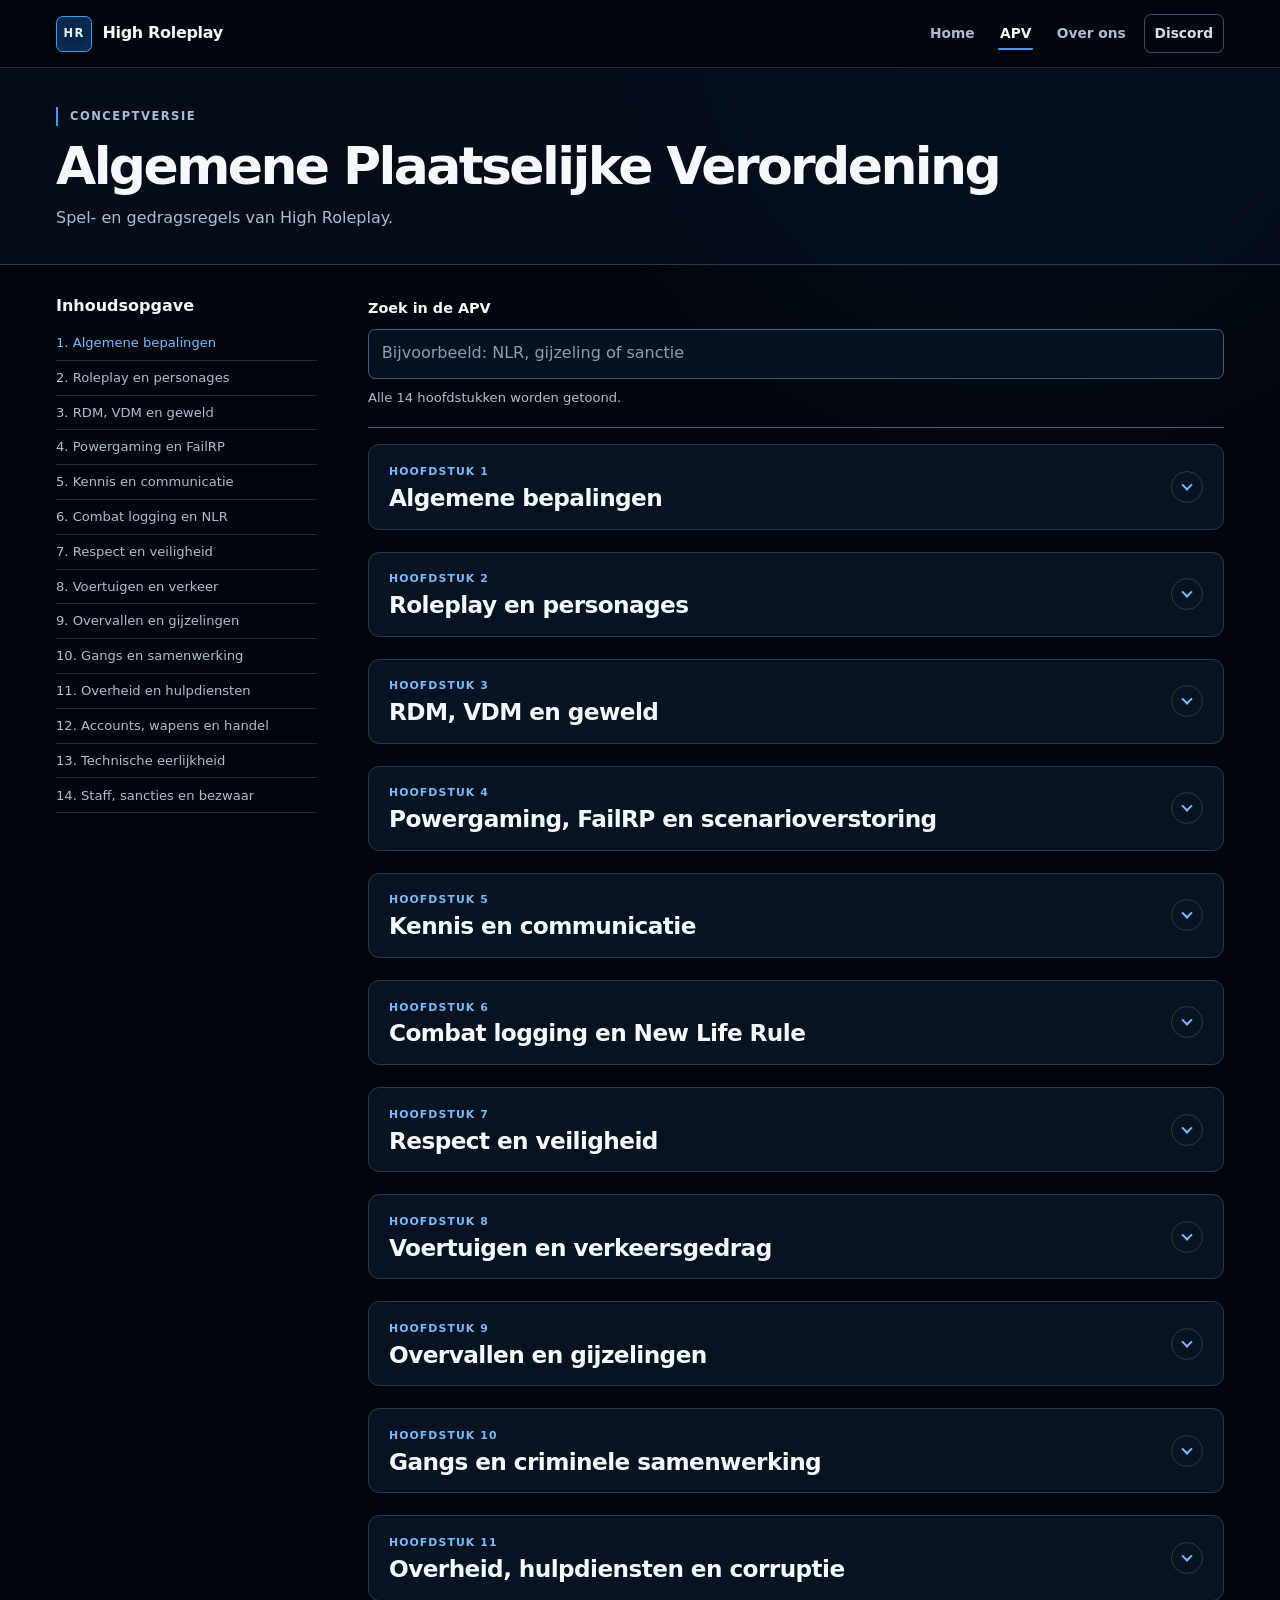
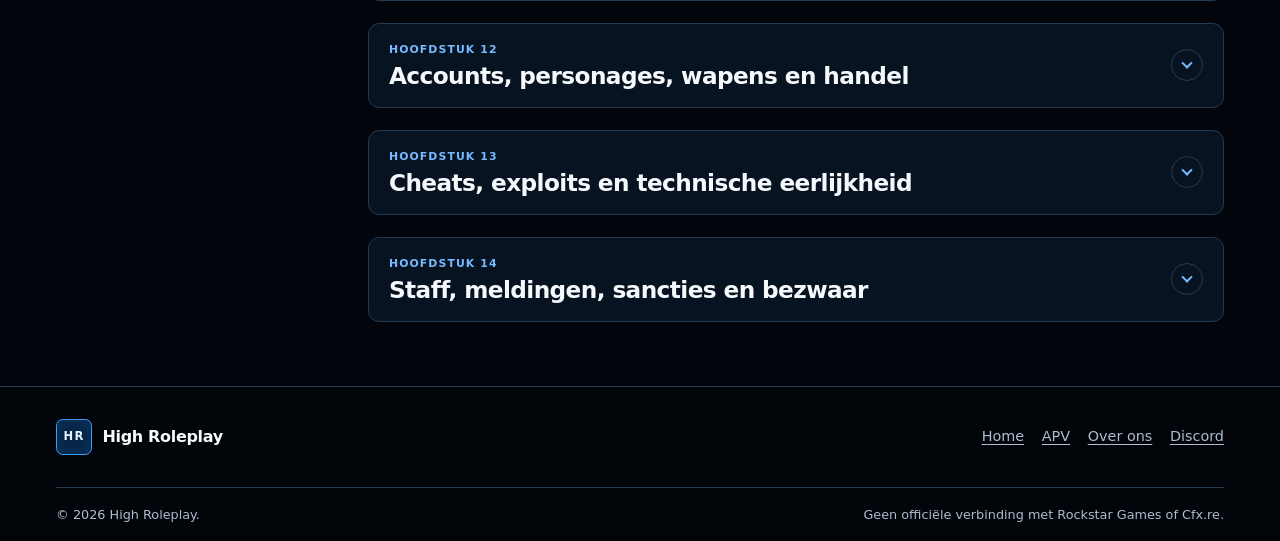
==== commit 1b96560d: "feat: revise APV and improve chapter navigation" ====
--- a/apv.html
+++ b/apv.html
@@ -3,7 +3,7 @@
 <head>
   <meta charset="utf-8">
   <meta name="viewport" content="width=device-width, initial-scale=1">
-  <meta name="description" content="Eerste concept-APV van High Roleplay, met duidelijke uitleg over roleplay, eerlijk spel, criminaliteit, hulpdiensten en handhaving.">
+  <meta name="description" content="Concept-APV van High Roleplay met spel- en gedragsregels voor serieuze Nederlandse FiveM-roleplay.">
   <meta name="theme-color" content="#02060c">
   <title>APV — High Roleplay</title>
   <link rel="icon" href="data:,">
@@ -42,23 +42,20 @@
         <h2 id="toc-title">Inhoudsopgave</h2>
         <nav aria-label="APV-hoofdstukken">
           <ol class="toc">
-            <li><a href="#hoofdstuk-1">1. Algemene bepalingen</a></li>
-            <li><a href="#hoofdstuk-2">2. Roleplay en in-character</a></li>
-            <li><a href="#hoofdstuk-3">3. RDM en VDM</a></li>
-            <li><a href="#hoofdstuk-4">4. Metagaming en streamsniping</a></li>
-            <li><a href="#hoofdstuk-5">5. Powergaming</a></li>
-            <li><a href="#hoofdstuk-6">6. Combat logging</a></li>
-            <li><a href="#hoofdstuk-7">7. New Life Rule</a></li>
-            <li><a href="#hoofdstuk-8">8. Respectvol gedrag</a></li>
-            <li><a href="#hoofdstuk-9">9. Voertuigen en verkeer</a></li>
-            <li><a href="#hoofdstuk-10">10. Criminaliteit en gijzelingen</a></li>
-            <li><a href="#hoofdstuk-11">11. Wapens en illegale handel</a></li>
-            <li><a href="#hoofdstuk-12">12. Gangs en organisaties</a></li>
-            <li><a href="#hoofdstuk-13">13. Hulpdiensten</a></li>
-            <li><a href="#hoofdstuk-14">14. Communicatie</a></li>
-            <li><a href="#hoofdstuk-15">15. Exploits en cheats</a></li>
-            <li><a href="#hoofdstuk-16">16. Meldingen en staff</a></li>
-            <li><a href="#hoofdstuk-17">17. Sancties en wijzigingen</a></li>
+            <li><a href="#hoofdstuk-algemene-bepalingen">1. Algemene bepalingen</a></li>
+            <li><a href="#hoofdstuk-roleplay">2. Roleplay en personages</a></li>
+            <li><a href="#hoofdstuk-geweld">3. RDM, VDM en geweld</a></li>
+            <li><a href="#hoofdstuk-powergaming">4. Powergaming en FailRP</a></li>
+            <li><a href="#hoofdstuk-kennis-communicatie">5. Kennis en communicatie</a></li>
+            <li><a href="#hoofdstuk-continuiteit">6. Combat logging en NLR</a></li>
+            <li><a href="#hoofdstuk-respect">7. Respect en veiligheid</a></li>
+            <li><a href="#hoofdstuk-voertuigen">8. Voertuigen en verkeer</a></li>
+            <li><a href="#hoofdstuk-overvallen">9. Overvallen en gijzelingen</a></li>
+            <li><a href="#hoofdstuk-gangs">10. Gangs en samenwerking</a></li>
+            <li><a href="#hoofdstuk-overheid">11. Overheid en hulpdiensten</a></li>
+            <li><a href="#hoofdstuk-accounts-handel">12. Accounts, wapens en handel</a></li>
+            <li><a href="#hoofdstuk-technische-eerlijkheid">13. Technische eerlijkheid</a></li>
+            <li><a href="#hoofdstuk-staff-sancties">14. Staff, sancties en bezwaar</a></li>
           </ol>
         </nav>
       </aside>
@@ -69,456 +66,164 @@
           <label for="apv-search">Zoek in de APV</label>
           <div class="filter-controls">
             <div class="search-field">
-              <input id="apv-search" type="search" inputmode="search" autocomplete="off" placeholder="Bijvoorbeeld: RDM, gijzeling of hulpdienst">
+              <input id="apv-search" type="search" inputmode="search" autocomplete="off" placeholder="Bijvoorbeeld: NLR, gijzeling of sanctie">
               <button class="search-clear" type="button" data-clear-search aria-label="Zoekopdracht wissen" hidden><span aria-hidden="true">×</span></button>
             </div>
           </div>
-          <p class="filter-status" data-filter-status aria-live="polite">Alle 17 hoofdstukken worden getoond.</p>
+          <p class="filter-status" data-filter-status aria-live="polite">Alle 14 hoofdstukken worden getoond.</p>
         </section>
 
-        <noscript>
-          <p class="no-script-note">JavaScript staat uit. De volledige APV blijft hieronder leesbaar; alleen de zoekfunctie is niet beschikbaar.</p>
-        </noscript>
-
+        <noscript><p class="no-script-note">JavaScript staat uit. De volledige APV blijft hieronder leesbaar; alleen zoeken en inklappen zijn niet beschikbaar.</p></noscript>
         <p class="no-results" data-no-results hidden>Geen hoofdstukken gevonden. Probeer een andere of kortere zoekterm.</p>
 
-        <details class="apv-chapter" id="hoofdstuk-1" data-apv-chapter>
-          <summary class="chapter-summary">
-            <span class="chapter-number">Hoofdstuk 1</span>
-            <h2>Algemene bepalingen</h2>
-            <span class="chapter-toggle" aria-hidden="true"></span>
-          </summary>
-          <article class="article">
-            <h3>Artikel 1.1 — Doel en toepasselijkheid</h3>
-            <p>Deze APV beschrijft de voorgestelde basis voor spel en gedrag binnen High Roleplay. Met <span class="term">APV</span> wordt hier het communityreglement bedoeld; het is geen verordening van een echte gemeente. De regels gelden voor activiteiten die rechtstreeks met de High Roleplay-community en haar roleplaysituaties samenhangen.</p>
-          </article>
-          <article class="article">
-            <h3>Artikel 1.2 — Goede trouw</h3>
-            <p>Spelers handelen naar de bedoeling van een regel, niet alleen naar de letter. Een ontbrekend voorbeeld is geen toestemming om een duidelijk oneerlijk voordeel te behalen of het spel van anderen bewust te verstoren.</p>
-          </article>
-          <article class="article">
-            <h3>Artikel 1.3 — In character en out of character</h3>
-            <p><span class="term">In character (IC)</span> betekent: handelen en spreken als je personage. <span class="term">Out of character (OOC)</span> betekent: communiceren als speler buiten het verhaal. Houd die twee werelden zo veel mogelijk gescheiden.</p>
-          </article>
-          <article class="article">
-            <h3>Artikel 1.4 — Onvoorziene situaties</h3>
-            <p>In situaties die niet letterlijk zijn beschreven, worden geloofwaardigheid, eerlijk spel, redelijkheid en het gezamenlijke verhaal als uitgangspunt gebruikt. Staff kan een voorlopige aanwijzing geven; structurele nieuwe regels horen daarna transparant in een volgende APV-versie.</p>
-          </article>
-          <a class="back-to-top" href="#pagina-top">Terug naar boven</a>
-
-        </details>
-
-        <details class="apv-chapter" id="hoofdstuk-2" data-apv-chapter>
-          <summary class="chapter-summary">
-            <span class="chapter-number">Hoofdstuk 2</span>
-            <h2>Roleplay en in-character gedrag</h2>
-            <span class="chapter-toggle" aria-hidden="true"></span>
-          </summary>
-          <article class="article">
-            <h3>Artikel 2.1 — Geloofwaardig personage</h3>
-            <p>Geef je personage herkenbare motieven, grenzen en ontwikkeling. Keuzes horen te passen bij wat het personage in de roleplay heeft meegemaakt en redelijkerwijs kan weten.</p>
-          </article>
-          <article class="article">
-            <h3>Artikel 2.2 — Waarde van leven</h3>
-            <p>Behandel het leven en lichamelijk welzijn van je personage als waardevol. Reageer geloofwaardig op dreiging, verwonding en overmacht. Roekeloos gedrag mag alleen wanneer de opgebouwde context van het personage dat aannemelijk maakt en anderen nog ruimte krijgen om te spelen.</p>
-          </article>
-          <article class="article">
-            <h3>Artikel 2.3 — Gevolgen accepteren</h3>
-            <p>Roleplay kan nadelig uitpakken. Verlies van geld, vrijheid, bezit, positie of een conflict is geen reden om een scène te blokkeren, zolang die scène eerlijk en volgens de regels verloopt.</p>
-          </article>
-          <article class="article">
-            <h3>Artikel 2.4 — Ruimte geven</h3>
-            <p>Laat andere spelers reageren en bijdragen. Dwing geen gedetailleerde uitkomst af zonder passende opbouw, wederzijds spel of een spelmechaniek die daar duidelijk in voorziet.</p>
-          </article>
-          <a class="back-to-top" href="#pagina-top">Terug naar boven</a>
-
-        </details>
-
-        <details class="apv-chapter" id="hoofdstuk-3" data-apv-chapter>
-          <summary class="chapter-summary">
-            <span class="chapter-number">Hoofdstuk 3</span>
-            <h2>RDM en VDM</h2>
-            <span class="chapter-toggle" aria-hidden="true"></span>
-          </summary>
-          <article class="article">
-            <h3>Artikel 3.1 — RDM</h3>
-            <p><span class="term">Random Deathmatch (RDM)</span> is een speler aanvallen of doden zonder voldoende voorafgaande roleplay, begrijpelijk conflict of redelijke aanleiding. Geweld moet het gevolg zijn van een herkenbare situatie en mag niet alleen worden ingezet voor sensatie, buit of frustratie.</p>
-          </article>
-          <article class="article">
-            <h3>Artikel 3.2 — Escalatie</h3>
-            <p>De ernst van geweld moet passen bij de aanleiding. Een klein meningsverschil rechtvaardigt niet vanzelf extreem of dodelijk geweld. Geef, wanneer de situatie dat redelijkerwijs toelaat, een duidelijke waarschuwing en tijd om daarop te reageren.</p>
-          </article>
-          <article class="article">
-            <h3>Artikel 3.3 — VDM</h3>
-            <p><span class="term">Vehicle Deathmatch (VDM)</span> is een voertuig als wapen gebruiken zonder geloofwaardige noodzaak of opgebouwde roleplay. Een aanrijding door een zichtbaar verkeersongeluk is niet automatisch VDM, maar moet wel passend worden uitgespeeld.</p>
-          </article>
-          <article class="article">
-            <h3>Artikel 3.4 — Uitzonderlijke noodsituatie</h3>
-            <p>Een voertuig mag niet lichtvaardig als aanvalsmiddel worden gebruikt. Alleen een directe en aannemelijke noodsituatie kan een handeling verklaren; de speler blijft verantwoordelijk voor proportionaliteit en de gevolgen in de roleplay.</p>
-          </article>
-          <a class="back-to-top" href="#pagina-top">Terug naar boven</a>
-
-        </details>
-
-        <details class="apv-chapter" id="hoofdstuk-4" data-apv-chapter>
-          <summary class="chapter-summary">
-            <span class="chapter-number">Hoofdstuk 4</span>
-            <h2>Metagaming en streamsniping</h2>
-            <span class="chapter-toggle" aria-hidden="true"></span>
-          </summary>
-          <article class="article">
-            <h3>Artikel 4.1 — Metagaming</h3>
-            <p><span class="term">Metagaming</span> is OOC-informatie in het spel gebruiken terwijl je personage die informatie niet op een geloofwaardige IC-manier heeft verkregen. Denk aan locaties, namen, plannen of relaties die je alleen via een stream, chat of gesprek buiten het spel kent.</p>
-          </article>
-          <article class="article">
-            <h3>Artikel 4.2 — Streamsniping</h3>
-            <p><span class="term">Streamsniping</span> is een livestream of opname gebruiken om een speler te vinden, te volgen, te ontwijken of anderszins te beïnvloeden. Dit is niet toegestaan, ook niet wanneer de verkregen informatie later toevallig juist blijkt.</p>
-          </article>
-          <article class="article">
-            <h3>Artikel 4.3 — Twijfel over kennis</h3>
-            <p>Kun je niet duidelijk uitleggen hoe je personage iets te weten kwam, handel dan alsof het personage die informatie niet heeft. Toevallige OOC-blootstelling moet je niet omzetten in IC-voordeel.</p>
-          </article>
-          <a class="back-to-top" href="#pagina-top">Terug naar boven</a>
-
-        </details>
-
-        <details class="apv-chapter" id="hoofdstuk-5" data-apv-chapter>
-          <summary class="chapter-summary">
-            <span class="chapter-number">Hoofdstuk 5</span>
-            <h2>Powergaming</h2>
-            <span class="chapter-toggle" aria-hidden="true"></span>
-          </summary>
-          <article class="article">
-            <h3>Artikel 5.1 — Betekenis</h3>
-            <p><span class="term">Powergaming</span> is onrealistische handelingen uitvoeren voor voordeel, spelmechanieken misbruiken of een andere speler geen redelijke mogelijkheid geven om op een handeling te reageren.</p>
-          </article>
-          <article class="article">
-            <h3>Artikel 5.2 — Geen gedwongen uitkomst</h3>
-            <p>Je mag een poging beschrijven, maar niet een complexe uitkomst eenzijdig vaststellen. Speel bijvoorbeeld dat je iemand probeert te fouilleren en geef ruimte voor de daarvoor bedoelde interactie, in plaats van zelf te bepalen wat de ander zonder verweer ondergaat.</p>
-          </article>
-          <article class="article">
-            <h3>Artikel 5.3 — Onrealistische voordelen</h3>
-            <p>Gebruik geen beperkingen van animaties, inventaris, terrein, voertuigfysica of andere systemen om iets te doen dat binnen de wereld duidelijk niet geloofwaardig is.</p>
-          </article>
-          <article class="article">
-            <h3>Artikel 5.4 — Verwondingen</h3>
-            <p>Speel relevante verwondingen en beperkingen passend uit. Een personage dat ernstig gewond is geraakt, hervat niet direct zonder gevolgen dezelfde zware actie.</p>
-          </article>
-          <a class="back-to-top" href="#pagina-top">Terug naar boven</a>
-
-        </details>
-
-        <details class="apv-chapter" id="hoofdstuk-6" data-apv-chapter>
-          <summary class="chapter-summary">
-            <span class="chapter-number">Hoofdstuk 6</span>
-            <h2>Combat logging</h2>
-            <span class="chapter-toggle" aria-hidden="true"></span>
-          </summary>
-          <article class="article">
-            <h3>Artikel 6.1 — Betekenis en verbod</h3>
-            <p><span class="term">Combat logging</span> is het spel bewust verlaten om een actieve roleplaysituatie, arrestatie, verwonding, achtervolging, verlies of ander gevolg te ontlopen. Dit is niet toegestaan.</p>
-          </article>
-          <article class="article">
-            <h3>Artikel 6.2 — Technische uitval</h3>
-            <p>Bij een crash, internetstoring of andere onvrijwillige uitval probeer je zo snel als redelijk mogelijk terug te keren. Kan dat niet, meld de situatie via het aangewezen communitykanaal zodra dit mogelijk is.</p>
-          </article>
-          <article class="article">
-            <h3>Artikel 6.3 — Afronden</h3>
-            <p>Wil je stoppen terwijl een scène loopt, stem dit waar mogelijk met de betrokkenen af. Een veilige of rustige positie beëindigt niet automatisch alle nog lopende gevolgen.</p>
-          </article>
-          <a class="back-to-top" href="#pagina-top">Terug naar boven</a>
-
-        </details>
-
-        <details class="apv-chapter" id="hoofdstuk-7" data-apv-chapter>
-          <summary class="chapter-summary">
-            <span class="chapter-number">Hoofdstuk 7</span>
-            <h2>New Life Rule</h2>
-            <span class="chapter-toggle" aria-hidden="true"></span>
-          </summary>
-          <article class="article">
-            <h3>Artikel 7.1 — Betekenis</h3>
-            <p>De <span class="term">New Life Rule (NLR)</span> bepaalt wat een personage na bewusteloosheid of een vergelijkbare uitschakeling nog weet en wanneer het naar een eerdere conflictsituatie mag terugkeren. Het doel is directe wraak en eindeloze herhaling van hetzelfde conflict te voorkomen.</p>
-          </article>
-          <article class="article">
-            <h3>Artikel 7.2 — Basisvoorstel</h3>
-            <p>Na een volledige uitschakeling keert een personage niet direct terug naar dezelfde scène en gebruikt het geen precieze herinneringen aan de directe oorzaak om onmiddellijk vergelding te zoeken. Informatie die anderen later IC delen, moet opnieuw geloofwaardig worden beoordeeld.</p>
-            <p class="concept-choice"><strong>Nog goed te keuren:</strong> de exacte NLR-duur, het gebied waarnaar niet mag worden teruggekeerd, het moment waarop de regel begint en de precieze omvang van geheugenverlies.</p>
-          </article>
-          <article class="article">
-            <h3>Artikel 7.3 — Medische voortzetting</h3>
-            <p>Wanneer medische roleplay de scène geloofwaardig voortzet zonder een volledige nieuwe start, kan de context behouden blijven. De uiteindelijke afbakening hiervan moet aansluiten op de later gekozen spelmechanieken en hulpdienstprocedure.</p>
-          </article>
-          <a class="back-to-top" href="#pagina-top">Terug naar boven</a>
-
-        </details>
-
-        <details class="apv-chapter" id="hoofdstuk-8" data-apv-chapter>
-          <summary class="chapter-summary">
-            <span class="chapter-number">Hoofdstuk 8</span>
-            <h2>Respectvol gedrag</h2>
-            <span class="chapter-toggle" aria-hidden="true"></span>
-          </summary>
-          <article class="article">
-            <h3>Artikel 8.1 — Respect buiten het personage</h3>
-            <p>Behandel andere spelers en staffleden respectvol. Pesten, bedreigen, intimideren, discrimineren, doelgericht buitensluiten of persoonlijke gegevens verspreiden is niet toegestaan.</p>
-          </article>
-          <article class="article">
-            <h3>Artikel 8.2 — IC-conflict is geen OOC-conflict</h3>
-            <p>Een conflict tussen personages geeft geen toestemming om een speler persoonlijk aan te vallen. Zet spanningen niet voort via privéberichten, streams, andere communities of sociale media.</p>
-          </article>
-          <article class="article">
-            <h3>Artikel 8.3 — Zware onderwerpen</h3>
-            <p>Behandel gevoelige onderwerpen terughoudend en houd rekening met grenzen van anderen. Seksuele dwangroleplay, realistische zelfbeschadiging als drukmiddel en inhoud die anderen doelbewust choqueert horen niet thuis in normaal spel.</p>
-          </article>
-          <article class="article">
-            <h3>Artikel 8.4 — Stoppen en melden</h3>
-            <p>Wanneer een situatie buiten het spel onveilig voelt, beëindig de escalatie zo rustig mogelijk en gebruik daarna het aangewezen meldproces. Misbruik een veiligheidsmelding niet om een normale IC-tegenvaller ongedaan te maken.</p>
-          </article>
-          <a class="back-to-top" href="#pagina-top">Terug naar boven</a>
-
-        </details>
-
-        <details class="apv-chapter" id="hoofdstuk-9" data-apv-chapter>
-          <summary class="chapter-summary">
-            <span class="chapter-number">Hoofdstuk 9</span>
-            <h2>Voertuigen en verkeersgedrag</h2>
-            <span class="chapter-toggle" aria-hidden="true"></span>
-          </summary>
-          <article class="article">
-            <h3>Artikel 9.1 — Geloofwaardig rijgedrag</h3>
-            <p>Rijd passend bij voertuig, weg, verkeer, weer en situatie. Voortdurend extreem hard rijden, onnodig tegen verkeer in rijden of ernstige botsingen negeren past niet bij serieuze roleplay.</p>
-          </article>
-          <article class="article">
-            <h3>Artikel 9.2 — Achtervolgingen</h3>
-            <p>Een achtervolging is geen vrijstelling van geloofwaardigheid. Kies routes en manoeuvres die het voertuig redelijkerwijs aankan en speel zware schade uit. Zoek niet steeds dezelfde onrealistische sprongen, obstakels of ontoegankelijke plekken op om te ontsnappen.</p>
-          </article>
-          <article class="article">
-            <h3>Artikel 9.3 — Botsingen</h3>
-            <p>Na een zware botsing geef je de gevolgen ruimte. Doorrijden kan alleen wanneer dat, gezien snelheid, schade en omstandigheden, nog geloofwaardig is.</p>
-          </article>
-          <article class="article">
-            <h3>Artikel 9.4 — Voertuiggebruik</h3>
-            <p>Gebruik voertuigen niet op plaatsen of manieren waarvoor ze duidelijk niet bedoeld zijn. Diefstal, slepen, bergen en repareren horen via beschikbare roleplay en passende spelmechanieken te verlopen.</p>
-          </article>
-          <a class="back-to-top" href="#pagina-top">Terug naar boven</a>
-
-        </details>
-
-        <details class="apv-chapter" id="hoofdstuk-10" data-apv-chapter>
-          <summary class="chapter-summary">
-            <span class="chapter-number">Hoofdstuk 10</span>
-            <h2>Criminaliteit, overvallen en gijzelingen</h2>
-            <span class="chapter-toggle" aria-hidden="true"></span>
-          </summary>
-          <article class="article">
-            <h3>Artikel 10.1 — Verhaal boven buit</h3>
-            <p>Criminele roleplay heeft een begrijpelijk motief en biedt interactie. Herhaaldelijk dezelfde handeling uitvoeren uitsluitend voor geld, voorwerpen of confrontatie past niet bij het beoogde High-RP-niveau.</p>
-          </article>
-          <article class="article">
-            <h3>Artikel 10.2 — Voorbereiding en escalatie</h3>
-            <p>Een overval of zware criminele actie vraagt passende voorbereiding, een geloofwaardig plan en proportionele middelen. Betrokkenen krijgen waar mogelijk een redelijke kans om aanwijzingen te begrijpen en erop te reageren.</p>
-          </article>
-          <article class="article">
-            <h3>Artikel 10.3 — Gijzelingen</h3>
-            <p>Een gijzelaar is een deelnemer aan de scène, geen gebruiksvoorwerp. Zorg voor voldoende interactie, redelijke eisen en een uitweg die roleplay mogelijk maakt. Werk niet met een vooraf geregelde schijngijzelaar om eenvoudig voordeel af te dwingen.</p>
-          </article>
-          <article class="article">
-            <h3>Artikel 10.4 — Bescherming van nieuwe of toevallige spelers</h3>
-            <p>Kies geen doelwit alleen omdat die speler aantoonbaar onervaren, technisch beperkt of buiten een lopende situatie kwetsbaar is. Dwing burgers niet zonder opbouw tot langdurige of herhaalde betrokkenheid.</p>
-          </article>
-          <article class="article">
-            <h3>Artikel 10.5 — Open beleidsdetails</h3>
-            <p class="concept-choice"><strong>Nog goed te keuren:</strong> minimum- en maximumaantallen deelnemers, wachttijden en cooldowns, voorwaarden per type overval, grenzen aan eisen, regels rond onderhandeling en eventuele beschermde locaties.</p>
-          </article>
-          <a class="back-to-top" href="#pagina-top">Terug naar boven</a>
-
-        </details>
-
-        <details class="apv-chapter" id="hoofdstuk-11" data-apv-chapter>
-          <summary class="chapter-summary">
-            <span class="chapter-number">Hoofdstuk 11</span>
-            <h2>Schaarse wapens en illegale handel</h2>
-            <span class="chapter-toggle" aria-hidden="true"></span>
-          </summary>
-          <article class="article">
-            <h3>Artikel 11.1 — Schaarste uitspelen</h3>
-            <p>Goederen die binnen de wereld als schaars, gevaarlijk of illegaal zijn aangewezen, worden ook zo behandeld. Bezit en gebruik horen een geloofwaardige herkomst, risico en verhaallijn te hebben.</p>
-          </article>
-          <article class="article">
-            <h3>Artikel 11.2 — Wapenescalatie</h3>
-            <p>Een wapen tonen of gebruiken is een ernstige escalatie en geen standaardoplossing voor ieder conflict. Spelers houden rekening met omstanders, herkenbaarheid, bewijs en mogelijke IC-gevolgen.</p>
-          </article>
-          <article class="article">
-            <h3>Artikel 11.3 — Handel</h3>
-            <p>Illegale handel verloopt via roleplay en de daarvoor bestemde systemen. Het omzeilen van risico's via alternatieve personages, ongeoorloofde overdrachten of technische trucs is niet toegestaan.</p>
-          </article>
-          <article class="article">
-            <h3>Artikel 11.4 — Nog vast te stellen categorieën</h3>
-            <p class="concept-choice"><strong>Nog goed te keuren:</strong> welke wapens en goederen als schaars gelden, welke vergunningen of voorwaarden bestaan, en welke bezit-, draag-, opslag- en handelslimieten van toepassing zijn.</p>
-          </article>
-          <a class="back-to-top" href="#pagina-top">Terug naar boven</a>
-
-        </details>
-
-        <details class="apv-chapter" id="hoofdstuk-12" data-apv-chapter>
-          <summary class="chapter-summary">
-            <span class="chapter-number">Hoofdstuk 12</span>
-            <h2>Gangs en criminele organisaties</h2>
-            <span class="chapter-toggle" aria-hidden="true"></span>
-          </summary>
-          <article class="article">
-            <h3>Artikel 12.1 — Opbouw en identiteit</h3>
-            <p>Een criminele organisatie ontstaat door herkenbare roleplay, relaties en doelen. Alleen samen in een groep spelen maakt een gezelschap niet automatisch tot een formeel erkende organisatie.</p>
-          </article>
-          <article class="article">
-            <h3>Artikel 12.2 — Conflicten</h3>
-            <p>Groepsconflicten hebben een duidelijke aanleiding, worden niet kunstmatig eindeloos voortgezet en bieden ruimte voor de-escalatie of een verhalende afronding. Wissel niet opportunistisch van groep om een lopend conflict te beïnvloeden.</p>
-          </article>
-          <article class="article">
-            <h3>Artikel 12.3 — Herkenbaarheid</h3>
-            <p>Wanneer een organisatie als groep optreedt, moet voor betrokkenen redelijk duidelijk kunnen worden wie bij de actie hoort. Concrete eisen aan kleding, kleuren, voertuigen of andere herkenning moeten nog worden vastgesteld.</p>
-          </article>
-          <article class="article">
-            <h3>Artikel 12.4 — Organisatieregels</h3>
-            <p class="concept-choice"><strong>Nog goed te keuren:</strong> maximale groepsgrootte, voorwaarden voor officiële erkenning, bondgenootschappen, gezamenlijke acties, gebiedsclaims, oorlogen en eventuele afzonderlijke organisatieregels.</p>
-          </article>
-          <a class="back-to-top" href="#pagina-top">Terug naar boven</a>
-
-        </details>
-
-        <details class="apv-chapter" id="hoofdstuk-13" data-apv-chapter>
-          <summary class="chapter-summary">
-            <span class="chapter-number">Hoofdstuk 13</span>
-            <h2>Hulpdiensten</h2>
-            <span class="chapter-toggle" aria-hidden="true"></span>
-          </summary>
-          <article class="article">
-            <h3>Artikel 13.1 — Professionele rol</h3>
-            <p>Personages bij politie, ambulancezorg, brandweer of andere publieke diensten handelen zorgvuldig, professioneel en in verhouding tot de situatie. Hun positie is een verantwoordelijkheid en geen middel om zonder tegenspel macht uit te oefenen.</p>
-          </article>
-          <article class="article">
-            <h3>Artikel 13.2 — Informatie en middelen</h3>
-            <p>Dienstinformatie, uitrusting en bevoegdheden worden alleen gebruikt voor passende IC-doelen. Deel of verplaats geen dienstmiddelen via alternatieve personages en gebruik interne kennis niet op een ander personage.</p>
-          </article>
-          <article class="article">
-            <h3>Artikel 13.3 — Medische roleplay</h3>
-            <p>Geef medische spelers de ruimte om onderzoek en behandeling uit te spelen. Geef eerlijk aan welke zichtbare of afgesproken verwondingen aanwezig zijn en hervat geen zware actie in strijd met de gespeelde toestand.</p>
-          </article>
-          <article class="article">
-            <h3>Artikel 13.4 — Bijzondere uitzonderingen</h3>
-            <p class="concept-choice"><strong>Nog goed te keuren:</strong> specifieke verkeersuitzonderingen tijdens spoed, regels voor inzet van bijzondere middelen, de verhouding tussen medische roleplay en NLR, en of en onder welke strikte voorwaarden corruptieroleplay binnen hulpdiensten is toegestaan.</p>
-          </article>
-          <a class="back-to-top" href="#pagina-top">Terug naar boven</a>
-
-        </details>
-
-        <details class="apv-chapter" id="hoofdstuk-14" data-apv-chapter>
-          <summary class="chapter-summary">
-            <span class="chapter-number">Hoofdstuk 14</span>
-            <h2>Communicatie en externe programma's</h2>
-            <span class="chapter-toggle" aria-hidden="true"></span>
-          </summary>
-          <article class="article">
-            <h3>Artikel 14.1 — IC-communicatie</h3>
-            <p>Gebruik voor IC-informatie in beginsel de communicatiekanalen en middelen die binnen de spelwereld beschikbaar zijn. Als je personage niet kan spreken, horen anderen je niet via een extern gesprek.</p>
-          </article>
-          <article class="article">
-            <h3>Artikel 14.2 — Externe programma's</h3>
-            <p>Discord, streams, privéberichten of andere externe programma's mogen niet worden gebruikt om IC-coördinatie te verbergen, spelinformatie door te geven of een mechanische beperking te omzeilen.</p>
-          </article>
-          <article class="article">
-            <h3>Artikel 14.3 — Opnames en privacy</h3>
-            <p>Houd bij opnames en uitzendingen rekening met de geldende communityafspraken en de privacy van anderen. Deel nooit persoonlijke gegevens. Een opname kan context bieden bij een melding, maar rechtvaardigt geen streamsniping of publieke heksenjacht.</p>
-          </article>
-          <article class="article">
-            <h3>Artikel 14.4 — Uitzonderingen</h3>
-            <p class="concept-choice"><strong>Nog goed te keuren:</strong> welke externe communicatie is toegestaan voor technische ondersteuning, toegankelijkheid, georganiseerde evenementen en kanalen die geen IC-voordeel opleveren.</p>
-          </article>
-          <a class="back-to-top" href="#pagina-top">Terug naar boven</a>
-
-        </details>
-
-        <details class="apv-chapter" id="hoofdstuk-15" data-apv-chapter>
-          <summary class="chapter-summary">
-            <span class="chapter-number">Hoofdstuk 15</span>
-            <h2>Exploits, cheats en misbruik van bugs</h2>
-            <span class="chapter-toggle" aria-hidden="true"></span>
-          </summary>
-          <article class="article">
-            <h3>Artikel 15.1 — Verboden hulpmiddelen</h3>
-            <p>Cheats, injectors, ongeoorloofde hulpmiddelen, aangepaste bestanden of andere middelen die een oneerlijk voordeel geven zijn niet toegestaan. Dit geldt ook wanneer het voordeel niet direct tegen een andere speler wordt gebruikt.</p>
-          </article>
-          <article class="article">
-            <h3>Artikel 15.2 — Exploits en bugs</h3>
-            <p>Een <span class="term">exploit</span> is het bewust gebruiken van een fout of onbedoelde werking om voordeel te behalen, gevolgen te ontwijken, goederen te vermenigvuldigen of normale beperkingen te omzeilen. Stop bij ontdekking en meld de fout privé via het aangewezen kanaal.</p>
-          </article>
-          <article class="article">
-            <h3>Artikel 15.3 — Niet verspreiden</h3>
-            <p>Deel uitvoerbare details van een kwetsbaarheid niet openbaar en moedig anderen niet aan deze te testen op de live omgeving. Geef staff voldoende informatie om het probleem veilig te reproduceren.</p>
-          </article>
-          <article class="article">
-            <h3>Artikel 15.4 — Onterecht verkregen voordeel</h3>
-            <p>Goederen, geld, informatie of positie die door een fout zijn verkregen mogen worden hersteld of verwijderd. Het vrijwillig en snel melden van een fout hoort mee te wegen bij de beoordeling.</p>
-          </article>
-          <a class="back-to-top" href="#pagina-top">Terug naar boven</a>
-
-        </details>
-
-        <details class="apv-chapter" id="hoofdstuk-16" data-apv-chapter>
-          <summary class="chapter-summary">
-            <span class="chapter-number">Hoofdstuk 16</span>
-            <h2>Staffbeslissingen en meldingen</h2>
-            <span class="chapter-toggle" aria-hidden="true"></span>
-          </summary>
-          <article class="article">
-            <h3>Artikel 16.1 — Tijdens een scène</h3>
-            <p>Onderbreek roleplay niet voor een regelconflict, behalve wanneer directe veiligheid of een ernstige technische verstoring dat noodzakelijk maakt. Rond de situatie zo goed mogelijk af en meld het daarna via het daarvoor aangewezen kanaal.</p>
-          </article>
-          <article class="article">
-            <h3>Artikel 16.2 — Volledige melding</h3>
-            <p>Een melding beschrijft rustig wat er gebeurde, wie betrokken waren, wanneer het plaatsvond en welke relevante context of eigen handelingen eraan voorafgingen. Bewerk bewijs niet misleidend en zet betrokkenen niet publiek onder druk.</p>
-          </article>
-          <article class="article">
-            <h3>Artikel 16.3 — Tijdelijke aanwijzing</h3>
-            <p>Volg een redelijke staffaanwijzing tijdens een lopende situatie, ook wanneer je het er niet mee eens bent. Bespreek de inhoud daarna via de vastgestelde bezwaar- of reviewroute. Staffstatus geeft geen vrijstelling van de APV.</p>
-          </article>
-          <article class="article">
-            <h3>Artikel 16.4 — Onpartijdigheid</h3>
-            <p>Een beoordeling hoort rekening te houden met context, ernst, bedoeling, gevolg, eerder gedrag en medewerking. Een stafflid dat zelf nauw betrokken is bij een conflict laat de uiteindelijke beoordeling waar mogelijk aan een ander over.</p>
-          </article>
-          <a class="back-to-top" href="#pagina-top">Terug naar boven</a>
-
-        </details>
-
-        <details class="apv-chapter" id="hoofdstuk-17" data-apv-chapter>
-          <summary class="chapter-summary">
-            <span class="chapter-number">Hoofdstuk 17</span>
-            <h2>Mogelijke sancties en wijzigingen</h2>
-            <span class="chapter-toggle" aria-hidden="true"></span>
-          </summary>
-          <article class="article">
-            <h3>Artikel 17.1 — Doel van maatregelen</h3>
-            <p>Een maatregel is bedoeld om veilig en eerlijk spel te herstellen, herhaling te voorkomen en de community te beschermen. Waar passend kan uitleg, waarschuwing of begeleiding effectiever zijn dan een zware sanctie.</p>
-          </article>
-          <article class="article">
-            <h3>Artikel 17.2 — Mogelijke vormen</h3>
-            <p>Afhankelijk van later vastgesteld beleid kan worden gedacht aan een gesprek, waarschuwing, herstel van onterecht voordeel, tijdelijke beperking, tijdelijke verwijdering of permanente verwijdering. Deze opsomming stelt nog geen vaste sanctie per overtreding vast.</p>
-          </article>
-          <article class="article">
-            <h3>Artikel 17.3 — Hoor en wederhoor</h3>
-            <p>Betrokkenen krijgen waar redelijk gelegenheid hun kant en relevante context te delen. Bescherming tegen misbruik of direct gevaar kan vereisen dat eerst tijdelijk wordt ingegrepen en daarna wordt beoordeeld.</p>
-          </article>
-          <article class="article">
-            <h3>Artikel 17.4 — Open besluiten</h3>
-            <p class="concept-choice"><strong>Nog goed te keuren:</strong> de sanctieladder, duur en registratie van maatregelen, bezwaarprocedure, omgang met herhaalde overtredingen, bewaartermijn van bewijs, definitieve APV-versie, ingangsdatum en wijzigingsprocedure.</p>
-          </article>
-          <article class="article">
-            <h3>Artikel 17.5 — Status van deze tekst</h3>
-            <p>Deze versie is uitsluitend een concept en heeft nog geen aangekondigde ingangsdatum. De conceptmarkering mag pas worden verwijderd nadat de open keuzes inhoudelijk zijn goedgekeurd en de definitieve versie duidelijk is gepubliceerd.</p>
-          </article>
-          <a class="back-to-top" href="#pagina-top">Terug naar boven</a>
-
+        <span class="legacy-anchor" id="hoofdstuk-1" data-chapter-target="hoofdstuk-algemene-bepalingen" aria-hidden="true"></span>
+        <details class="apv-chapter" id="hoofdstuk-algemene-bepalingen" data-apv-chapter>
+          <summary class="chapter-summary"><span class="chapter-number">Hoofdstuk 1</span><h2>Algemene bepalingen</h2><span class="chapter-toggle" aria-hidden="true"></span></summary>
+          <article class="article"><h3>Artikel 1.1 — Doel en toepasselijkheid</h3><p>Deze APV bevat de spel- en gedragsregels van High Roleplay. Met <span class="term">APV</span> wordt het communityreglement bedoeld, niet een verordening van een echte gemeente. De regels gelden voor spelers, staffleden en activiteiten die rechtstreeks met de community of een roleplaysituatie samenhangen.</p></article>
+          <article class="article"><h3>Artikel 1.2 — Goede trouw</h3><p>Iedere deelnemer speelt eerlijk, werkt mee aan geloofwaardige roleplay en gebruikt onduidelijkheden niet om een oneerlijk voordeel te behalen. De bedoeling van een regel telt mee bij de beoordeling.</p></article>
+          <article class="article"><h3>Artikel 1.3 — APV en toekomstige wetboeken</h3><p>De APV regelt gedrag van spelers, staff en roleplay. In-character strafbare feiten, boetes en celstraffen horen later in het Wetboek van Strafrecht. Politiebevoegdheden, procedures en rechten horen later in het Wetboek van Strafvordering. Technische wachttijden, statussen en automatische blokkades worden in scripts of configuratie vastgelegd.</p></article>
+          <article class="article"><h3>Artikel 1.4 — Onvoorziene situaties</h3><p>Staff mag bij een onvoorziene situatie tijdelijk ingrijpen om veiligheid, eerlijkheid of continuïteit te bewaren. Zo'n ingreep is geen stille nieuwe regel en moet achteraf op grond van feiten en bestaande uitgangspunten worden beoordeeld.</p></article>
+          <a class="back-to-top" href="#pagina-top">Terug naar boven</a>
+        </details>
+
+        <span class="legacy-anchor" id="hoofdstuk-2" data-chapter-target="hoofdstuk-roleplay" aria-hidden="true"></span>
+        <details class="apv-chapter" id="hoofdstuk-roleplay" data-apv-chapter>
+          <summary class="chapter-summary"><span class="chapter-number">Hoofdstuk 2</span><h2>Roleplay en personages</h2><span class="chapter-toggle" aria-hidden="true"></span></summary>
+          <article class="article"><h3>Artikel 2.1 — In character en out of character</h3><p><span class="term">In character (IC)</span> betekent handelen als personage. <span class="term">Out of character (OOC)</span> betekent handelen als speler buiten het verhaal. Houd beide gescheiden en gebruik OOC-conflicten of -kennis niet in de roleplay.</p></article>
+          <article class="article"><h3>Artikel 2.2 — Geloofwaardig personage</h3><p>Speel een herkenbaar en geloofwaardig personage met menselijke grenzen. Waardeer het leven van het personage, speel verwondingen uit en accepteer redelijke gevolgen van eigen keuzes.</p></article>
+          <article class="article"><h3>Artikel 2.3 — Samenspel</h3><p>Roleplay is gezamenlijk. Geef anderen redelijke ruimte om te reageren, forceer niet zonder noodzaak één uitkomst en laat winnen of buit niet zwaarder wegen dan een eerlijk verhaal.</p></article>
+          <article class="article"><h3>Artikel 2.4 — Eén actieve identiteit</h3><p>Iedere speler gebruikt één eigen Cfx/FiveM-account en één actief personage. Extra personages voor politie, criminaliteit of andere rollen zijn niet toegestaan. Een volledige reset kan uitsluitend om een ernstige technische of administratieve reden door staff worden toegestaan; een <span class="term">Character Kill (CK)</span> is niet van toepassing.</p></article>
+          <a class="back-to-top" href="#pagina-top">Terug naar boven</a>
+        </details>
+
+        <span class="legacy-anchor" id="hoofdstuk-3" data-chapter-target="hoofdstuk-geweld" aria-hidden="true"></span>
+        <details class="apv-chapter" id="hoofdstuk-geweld" data-apv-chapter>
+          <summary class="chapter-summary"><span class="chapter-number">Hoofdstuk 3</span><h2>RDM, VDM en geweld</h2><span class="chapter-toggle" aria-hidden="true"></span></summary>
+          <article class="article"><h3>Artikel 3.1 — Random Deathmatch</h3><p><span class="term">Random Deathmatch (RDM)</span> is iemand aanvallen of doden zonder geloofwaardige aanleiding, opbouw en redelijke kans om op de situatie te reageren. RDM is verboden.</p></article>
+          <article class="article"><h3>Artikel 3.2 — Escalatie</h3><p>Geweld moet passen bij de ernst en ontwikkeling van de roleplay. Een klein conflict rechtvaardigt niet automatisch zwaar of dodelijk geweld. Een duidelijke, direct waarneembare dreiging kan onmiddellijke verdediging wel redelijk maken.</p></article>
+          <article class="article"><h3>Artikel 3.3 — Vehicle Deathmatch</h3><p><span class="term">Vehicle Deathmatch (VDM)</span> is een voertuig onrealistisch of zonder passende roleplay als wapen gebruiken. Opzettelijk inrijden op personen, menigten of blokkades zonder zwaarwegende IC-noodzaak is verboden.</p></article>
+          <article class="article"><h3>Artikel 3.4 — Verwondingen en overmacht</h3><p>Speel verwondingen en duidelijke overmacht geloofwaardig uit. Negeer geen letsel, wapenbedreiging of fysieke beperking enkel om een gunstiger resultaat af te dwingen.</p></article>
+          <a class="back-to-top" href="#pagina-top">Terug naar boven</a>
+        </details>
+
+        <span class="legacy-anchor" id="hoofdstuk-5" data-chapter-target="hoofdstuk-powergaming" aria-hidden="true"></span>
+        <details class="apv-chapter" id="hoofdstuk-powergaming" data-apv-chapter>
+          <summary class="chapter-summary"><span class="chapter-number">Hoofdstuk 4</span><h2>Powergaming, FailRP en scenarioverstoring</h2><span class="chapter-toggle" aria-hidden="true"></span></summary>
+          <article class="article"><h3>Artikel 4.1 — Powergaming</h3><p><span class="term">Powergaming</span> is een onrealistisch voordeel afdwingen, spelmechanieken boven geloofwaardigheid zetten of een ander geen redelijke reactieruimte geven. Dit is verboden.</p></article>
+          <article class="article"><h3>Artikel 4.2 — FailRP</h3><p><span class="term">FailRP</span> is gedrag dat de geloofwaardigheid van een situatie ernstig doorbreekt, zoals onmogelijke handelingen uitvoeren, zwaar letsel negeren of zonder verhaal van rol wisselen om gevolgen te ontwijken.</p></article>
+          <article class="article"><h3>Artikel 4.3 — Scenarioverstoring</h3><p>Verstoor geen lopende scène door zonder geldige aanleiding deel te nemen, nood- of staffdiensten te lokken voor vermaak, of herhaald versterking op te roepen enkel om een oneerlijke overmacht te maken.</p></article>
+          <article class="article"><h3>Artikel 4.4 — Misbruik van systemen</h3><p>Gebruik menu's, animaties, voertuigen, inventarissen of andere systemen niet op een manier die technisch mogelijk maar duidelijk onrealistisch of oneerlijk is.</p></article>
+          <a class="back-to-top" href="#pagina-top">Terug naar boven</a>
+        </details>
+
+        <span class="legacy-anchor" id="hoofdstuk-4" data-chapter-target="hoofdstuk-kennis-communicatie" aria-hidden="true"></span>
+        <span class="legacy-anchor" id="hoofdstuk-14" data-chapter-target="hoofdstuk-kennis-communicatie" aria-hidden="true"></span>
+        <details class="apv-chapter" id="hoofdstuk-kennis-communicatie" data-apv-chapter>
+          <summary class="chapter-summary"><span class="chapter-number">Hoofdstuk 5</span><h2>Kennis en communicatie</h2><span class="chapter-toggle" aria-hidden="true"></span></summary>
+          <article class="article"><h3>Artikel 5.1 — Metagaming</h3><p><span class="term">Metagaming</span> is OOC-informatie gebruiken die het personage niet geloofwaardig IC heeft verkregen. Ook kennis uit streams, chats, Discord, schermdelen of een ander personage gebruiken is verboden.</p></article>
+          <article class="article"><h3>Artikel 5.2 — Streamsniping</h3><p>Een livestream of opname gebruiken om iemand te vinden, diens plannen te achterhalen of een lopende situatie te beïnvloeden is <span class="term">streamsniping</span> en is verboden.</p></article>
+          <article class="article"><h3>Artikel 5.3 — Communicatie tijdens roleplay</h3><p>Gebruik tijdens actieve roleplay uitsluitend in-game spraak, telefoon en radio. Deel geen live tactische informatie via Discord, privéberichten, streams of schermdelen. Algemene planning buiten de server mag, zolang die geen actuele tactiek of informatie uit een lopende situatie bevat.</p></article>
+          <article class="article"><h3>Artikel 5.4 — Technische uitzondering</h3><p>Na een crash mag extern kort worden gemeld dat iemand is gecrasht en terugkeert. Deel daarbij geen tactiek en vraag geen vooraf afgesproken voordeel. Een langdurige externe noodoplossing tijdens een storing vereist toestemming van staff of de bevoegde coördinator en stopt zodra in-game communicatie weer werkt.</p></article>
+          <a class="back-to-top" href="#pagina-top">Terug naar boven</a>
+        </details>
+
+        <span class="legacy-anchor" id="hoofdstuk-6" data-chapter-target="hoofdstuk-continuiteit" aria-hidden="true"></span>
+        <span class="legacy-anchor" id="hoofdstuk-7" data-chapter-target="hoofdstuk-continuiteit" aria-hidden="true"></span>
+        <details class="apv-chapter" id="hoofdstuk-continuiteit" data-apv-chapter>
+          <summary class="chapter-summary"><span class="chapter-number">Hoofdstuk 6</span><h2>Combat logging en New Life Rule</h2><span class="chapter-toggle" aria-hidden="true"></span></summary>
+          <article class="article"><h3>Artikel 6.1 — Combat logging</h3><p><span class="term">Combat logging</span> is de server verlaten om een actieve roleplaysituatie of de gevolgen daarvan te ontwijken. Verlaat de server niet tijdens een achtervolging, arrestatie, overval, vechtpartij, actieve confrontatie of terwijl het personage buiten bewustzijn is.</p></article>
+          <article class="article"><h3>Artikel 6.2 — Crash en terugkeer</h3><p>Keer na een crash zo mogelijk binnen tien minuten terug en hervat de situatie wanneer dat redelijk is. Meld een verhindering zo snel mogelijk via Discord. Tien minuten is een richtlijn en terugkeerplicht, geen automatische strafgrens. Een langdurige storing of wachtrij kan geldig zijn als die tijdig wordt gemeld. Een servercrash of aangekondigde herstart is uitgezonderd.</p></article>
+          <article class="article"><h3>Artikel 6.3 — Start van de New Life Rule</h3><p>De <span class="term">New Life Rule (NLR)</span> start uitsluitend wanneer een speler na overlijden in het ziekenhuis respawnt. Behandeling of reanimatie door EMS activeert geen NLR: bestaande kennis blijft dan behouden, maar verwondingen worden geloofwaardig uitgespeeld.</p></article>
+          <article class="article"><h3>Artikel 6.4 — Buiten het scenario blijven</h3><p>Na een ziekenhuisrespawn mag de speler het oorspronkelijke scenario niet beïnvloeden: niet terugkeren, versterken, informatie doorgeven, via telefoon of radio helpen, voorwerpen terughalen of wraak nemen. Dit duurt totdat conflict, achtervolging, onderhandeling, ontsnapping en actieve zoektocht zijn beëindigd en betrokkenen aantoonbaar met andere roleplay bezig zijn. Er geldt geen vaste locatiegebonden timer; bij twijfel blijft de speler buiten de situatie en kan staff achteraf beoordelen.</p></article>
+          <article class="article"><h3>Artikel 6.5 — Geheugen na overlijden</h3><p>De speler vergeet de gebeurtenissen uit de vijftien minuten vóór het overlijden. Achtergrond, oudere herinneringen en bestaande relaties blijven bestaan. Een ander mag de gebeurtenis later vertellen, maar daarmee keert de eigen herinnering aan die vijftien minuten niet terug.</p></article>
+          <a class="back-to-top" href="#pagina-top">Terug naar boven</a>
+        </details>
+
+        <span class="legacy-anchor" id="hoofdstuk-8" data-chapter-target="hoofdstuk-respect" aria-hidden="true"></span>
+        <details class="apv-chapter" id="hoofdstuk-respect" data-apv-chapter>
+          <summary class="chapter-summary"><span class="chapter-number">Hoofdstuk 7</span><h2>Respect en veiligheid</h2><span class="chapter-toggle" aria-hidden="true"></span></summary>
+          <article class="article"><h3>Artikel 7.1 — Respectvol gedrag</h3><p>Behandel anderen buiten het personage respectvol. Discriminatie, gerichte intimidatie, seksuele intimidatie, bedreiging, doxing en het delen of opeisen van persoonlijke gegevens zijn verboden.</p></article>
+          <article class="article"><h3>Artikel 7.2 — IC-conflict en grenzen</h3><p>Een IC-conflict is geen toestemming voor OOC-aanvallen. Zware onderwerpen moeten functioneel, terughoudend en zonder persoonlijk doelwit worden gespeeld. Staff mag een scène begrenzen of stoppen als veiligheid of welzijn dit vereist.</p></article>
+          <article class="article"><h3>Artikel 7.3 — Geen uitlokking of lastigvallen</h3><p>Lok hulpdiensten, staff of andere spelers niet herhaaldelijk enkel uit om een reactie af te dwingen, hun werk te verstoren of een klacht uit te lokken. Respecteer een redelijke aanwijzing om afstand te nemen.</p></article>
+          <a class="back-to-top" href="#pagina-top">Terug naar boven</a>
+        </details>
+
+        <span class="legacy-anchor" id="hoofdstuk-9" data-chapter-target="hoofdstuk-voertuigen" aria-hidden="true"></span>
+        <details class="apv-chapter" id="hoofdstuk-voertuigen" data-apv-chapter>
+          <summary class="chapter-summary"><span class="chapter-number">Hoofdstuk 8</span><h2>Voertuigen en verkeersgedrag</h2><span class="chapter-toggle" aria-hidden="true"></span></summary>
+          <article class="article"><h3>Artikel 8.1 — Geloofwaardig rijgedrag</h3><p>Pas snelheid en rijstijl aan voertuig, weg, verkeer en omstandigheden aan. Extreem rijden zonder passende noodzaak of roleplay is niet toegestaan.</p></article>
+          <article class="article"><h3>Artikel 8.2 — Achtervolgingen</h3><p>Een achtervolging blijft roleplay. Neem geen onredelijke sprongen, terreinroutes of frontale risico's enkel omdat het voertuig of spel dit technisch overleeft.</p></article>
+          <article class="article"><h3>Artikel 8.3 — Botsingen</h3><p>Speel ernstige botsingen en schade uit. Doorrijden alsof niets is gebeurd kan FailRP zijn. Gebruik een voertuig niet als goedkoop middel om een scène te winnen.</p></article>
+          <article class="article"><h3>Artikel 8.4 — Passend gebruik</h3><p>Gebruik voertuigen overeenkomstig hun aard en mogelijkheden. Het betreden van duidelijk ongeschikt terrein of misbruiken van voertuigfysica voor voordeel is verboden.</p></article>
+          <a class="back-to-top" href="#pagina-top">Terug naar boven</a>
+        </details>
+
+        <span class="legacy-anchor" id="hoofdstuk-10" data-chapter-target="hoofdstuk-overvallen" aria-hidden="true"></span>
+        <details class="apv-chapter" id="hoofdstuk-overvallen" data-apv-chapter>
+          <summary class="chapter-summary"><span class="chapter-number">Hoofdstuk 9</span><h2>Overvallen en gijzelingen</h2><span class="chapter-toggle" aria-hidden="true"></span></summary>
+          <article class="article"><h3>Artikel 9.1 — Beschikbare politie</h3><p>Voor een kleine overval zijn minimaal twee beschikbare agenten nodig; voor een middelgrote overval minimaal drie. Alleen agenten die in dienst, inzetbaar, niet uitgeschakeld en niet gebonden aan een andere grote actieve situatie zijn, tellen mee. De openbare status toont uitsluitend een verhouding zoals <span class="term">5/10</span>, nooit namen of persoonlijke statussen. Bewust misbruik van een dienst- of beschikbaarheidsstatus is verboden.</p></article>
+          <article class="article"><h3>Artikel 9.2 — Omvang en technische grenzen</h3><p>Welke overvallen klein of middelgroot zijn, wordt pas definitief vastgesteld wanneer de gebruikte scripts bekend zijn. Grote banken zijn tijdens de eerste testfase uitgeschakeld. Cooldowns, reservering van agenten en een blokkade rond herstarts zijn technische regels en worden later door scripts of configuratie afgedwongen.</p></article>
+          <article class="article"><h3>Artikel 9.3 — Gijzelaars en onderhandelingen</h3><p>Een gijzelaar moet een echte, niet vooraf geregelde deelnemer zijn. Nepgijzelaars en vooraf afgesproken gijzelingen zijn verboden. Eisen moeten redelijk zijn en onderhandelingen serieus. Een gijzelaar doden vereist een geloofwaardige opbouw en duidelijke escalatie.</p></article>
+          <article class="article"><h3>Artikel 9.4 — Deelnemers en ondersteuning</h3><p>Er geldt geen algemene APV-limiet voor het aantal criminelen of gijzelaars. Zodra politie aanwezig is, mogen geen nieuwe deelnemers het bankgebouw, de overvallocatie of een duidelijk afgesloten zone betreden. Buitenondersteuning mag vooraf een voertuig, ontsnapping of afleiding voorbereiden en wordt deelnemer zodra die via geldige IC-communicatie handelt. Een toevallige voorbijganger mag niet spontaan aansluiten.</p></article>
+          <article class="article"><h3>Artikel 9.5 — Andere organisaties</h3><p>Een andere gang mag niet aansluiten nadat de politie aanwezig is, tenzij vóór de gezamenlijke actie toestemming is gegeven door de Underworld Coordinator. Herhaalde versterking enkel om een oneerlijke overmacht te creëren geldt als scenarioverstoring.</p></article>
+          <a class="back-to-top" href="#pagina-top">Terug naar boven</a>
+        </details>
+
+        <span class="legacy-anchor" id="hoofdstuk-12" data-chapter-target="hoofdstuk-gangs" aria-hidden="true"></span>
+        <details class="apv-chapter" id="hoofdstuk-gangs" data-apv-chapter>
+          <summary class="chapter-summary"><span class="chapter-number">Hoofdstuk 10</span><h2>Gangs en criminele samenwerking</h2><span class="chapter-toggle" aria-hidden="true"></span></summary>
+          <article class="article"><h3>Artikel 10.1 — Zelfstandige organisaties</h3><p>Gangs en criminele organisaties hebben een eigen identiteit, doelen en verantwoordelijkheid. Permanente allianties tussen organisaties zijn niet toegestaan. Gewoon overleg, handel en informatie-uitwisseling blijven mogelijk.</p></article>
+          <article class="article"><h3>Artikel 10.2 — Gezamenlijke criminele acties</h3><p>Een gezamenlijke overval, aanval, hinderlaag, oorlog of andere criminele actie vereist vooraf toestemming van de Underworld Coordinator. De aanvraag vermeldt deelnemers, doel, omvang en duur. Toestemming geldt alleen voor het omschreven scenario en kan niet achteraf worden verleend.</p></article>
+          <article class="article"><h3>Artikel 10.3 — Geen spontane vermenging</h3><p>Zonder voorafgaande toestemming voeren organisaties geen gezamenlijke criminele actie uit en mengen zij zich niet spontaan in elkaars lopende conflict. Toevallig hetzelfde doel hebben maakt partijen niet automatisch bondgenoten.</p></article>
+          <article class="article"><h3>Artikel 10.4 — Voorwaarden en beëindiging</h3><p>De Underworld Coordinator mag redelijke voorwaarden stellen of de toestemming beëindigen wanneer doel, omvang of uitvoering afwijkt van de aanvraag.</p></article>
+          <a class="back-to-top" href="#pagina-top">Terug naar boven</a>
+        </details>
+
+        <span class="legacy-anchor" id="hoofdstuk-13" data-chapter-target="hoofdstuk-overheid" aria-hidden="true"></span>
+        <details class="apv-chapter" id="hoofdstuk-overheid" data-apv-chapter>
+          <summary class="chapter-summary"><span class="chapter-number">Hoofdstuk 11</span><h2>Overheid, hulpdiensten en corruptie</h2><span class="chapter-toggle" aria-hidden="true"></span></summary>
+          <article class="article"><h3>Artikel 11.1 — Professionele rol</h3><p>Medewerkers van politie, EMS en andere overheidsdiensten handelen zorgvuldig, geloofwaardig en binnen hun functie. Dienstmiddelen, bevoegdheden en vertrouwelijke informatie worden niet voor persoonlijk of crimineel voordeel gebruikt.</p></article>
+          <article class="article"><h3>Artikel 11.2 — Hulpverleningsroleplay</h3><p>Geef hulpdiensten redelijke ruimte om hun werk te doen en speel onderzoek, behandeling en verwondingen geloofwaardig mee. Een hulpdienstfunctie geeft geen vrijstelling van de APV.</p></article>
+          <article class="article"><h3>Artikel 11.3 — Overheidscorruptie</h3><p>Corruptie binnen een overheidsrol vereist een geloofwaardig opgebouwd verhaal en voorafgaande toestemming van de Government Coordinator. De toestemming noemt personen, handelingen en geldigheidsperiode. Gebruik van menu's, dossiers, vertrouwelijke informatie, bewijsdepots of dienstwapens vereist altijd uitdrukkelijke toestemming.</p></article>
+          <article class="article"><h3>Artikel 11.4 — Grenzen aan toestemming</h3><p>Corruptie mag geen eenvoudige bevoorradingsroute voor een gang worden. De Government Coordinator mag voorwaarden stellen of toestemming beëindigen. Handelen zonder of buiten toestemming geldt als misbruik van een overheidsrol.</p></article>
+          <article class="article"><h3>Artikel 11.5 — Procedurele regels</h3><p>Politiebevoegdheden, procedures en rechten van betrokkenen worden later afzonderlijk vastgelegd in het Wetboek van Strafvordering. De APV bepaalt daarover geen IC-strafprocedure.</p></article>
+          <a class="back-to-top" href="#pagina-top">Terug naar boven</a>
+        </details>
+
+        <span class="legacy-anchor" id="hoofdstuk-11" data-chapter-target="hoofdstuk-accounts-handel" aria-hidden="true"></span>
+        <details class="apv-chapter" id="hoofdstuk-accounts-handel" data-apv-chapter>
+          <summary class="chapter-summary"><span class="chapter-number">Hoofdstuk 12</span><h2>Accounts, personages, wapens en handel</h2><span class="chapter-toggle" aria-hidden="true"></span></summary>
+          <article class="article"><h3>Artikel 12.1 — Eigen account</h3><p>Gebruik uitsluitend het eigen Cfx/FiveM-account. Accountdeling en het gebruiken of aanmaken van meerdere accounts zijn verboden. Meld een vermoedelijk gehackt account zo snel mogelijk; staff beoordeelt de omstandigheden. Een extra account of reset gebruiken om een sanctie te ontwijken kan tot een permanente verbanning leiden.</p></article>
+          <article class="article"><h3>Artikel 12.2 — Geen overdracht tussen eigen identiteiten</h3><p>Draag geen geld, wapens, voertuigen, locaties, kennis, contacten of andere bezittingen over tussen eigen accounts of persona's, ook niet via een tussenpersoon. Gebruik geen extra identiteit of reset om schulden, wachttijden, roleplaygevolgen of sancties te ontwijken.</p></article>
+          <article class="article"><h3>Artikel 12.3 — Volledige reset</h3><p>Alleen staff kan om een ernstige technische of administratieve reden een volledige reset toestaan. De speler krijgt geen oude bezittingen, kennis of relaties terug en gebruikt de reset niet om gevolgen of sancties te ontwijken. De sanctiegeschiedenis blijft gekoppeld aan het account.</p></article>
+          <article class="article"><h3>Artikel 12.4 — Vuurwapens</h3><p>Vuurwapens zijn voor gewone burgers IC illegaal. Er is geen openbare legale burgerwapenwinkel; alleen politie en uitdrukkelijk bevoegde overheidsfuncties mogen dienstwapens gebruiken. Criminele verkrijging verloopt via roleplay met gangs, contacten of dealers. Concrete strafbaarheid van bezit, handel en smokkel hoort later in het Wetboek van Strafrecht.</p></article>
+          <article class="article"><h3>Artikel 12.5 — Verboden handel</h3><p>Handel voor echt geld of andere waarde buiten de server in accounts, geld, voertuigen, wapens, diensten of voordelen is verboden. Duplicatie, systeemmisbruik en overdracht via eigen accounts vallen eveneens onder verboden handel en technisch misbruik.</p></article>
+          <a class="back-to-top" href="#pagina-top">Terug naar boven</a>
+        </details>
+
+        <span class="legacy-anchor" id="hoofdstuk-15" data-chapter-target="hoofdstuk-technische-eerlijkheid" aria-hidden="true"></span>
+        <details class="apv-chapter" id="hoofdstuk-technische-eerlijkheid" data-apv-chapter>
+          <summary class="chapter-summary"><span class="chapter-number">Hoofdstuk 13</span><h2>Cheats, exploits en technische eerlijkheid</h2><span class="chapter-toggle" aria-hidden="true"></span></summary>
+          <article class="article"><h3>Artikel 13.1 — Cheats en hulpmiddelen</h3><p>Cheats, injectors, ongeautoriseerde hulpmiddelen en aanpassingen die informatie, zicht, geluid, richten, bewegen of handelen oneerlijk beïnvloeden zijn verboden. Dit geldt ook voor misleidende grafische of geluidsaanpassingen.</p></article>
+          <article class="article"><h3>Artikel 13.2 — Bugs en exploits</h3><p>Een bug of exploit bewust gebruiken, herhalen, verspreiden of verbergen om voordeel te behalen is verboden. Stop het gebruik, beperk verdere schade en meld het veilig aan staff.</p></article>
+          <article class="article"><h3>Artikel 13.3 — Duplicatie en herstel</h3><p>Het dupliceren van geld, goederen, wapens of andere bezittingen is verboden. Onterecht verkregen voordeel mag worden verwijderd; ernstige economie- of duplicatiemishandeling kan naast een sanctie tot een accountwipe leiden.</p></article>
+          <article class="article"><h3>Artikel 13.4 — Technische configuratie</h3><p>Automatische wachttijden, dienststatussen, reserveringen, logging en blokkades worden in scripts of configuratie beheerd. Het bewust omzeilen of verkeerd instellen daarvan om voordeel te behalen is APV-misbruik.</p></article>
+          <a class="back-to-top" href="#pagina-top">Terug naar boven</a>
+        </details>
+
+        <span class="legacy-anchor" id="hoofdstuk-16" data-chapter-target="hoofdstuk-staff-sancties" aria-hidden="true"></span>
+        <span class="legacy-anchor" id="hoofdstuk-17" data-chapter-target="hoofdstuk-staff-sancties" aria-hidden="true"></span>
+        <details class="apv-chapter" id="hoofdstuk-staff-sancties" data-apv-chapter>
+          <summary class="chapter-summary"><span class="chapter-number">Hoofdstuk 14</span><h2>Staff, meldingen, sancties en bezwaar</h2><span class="chapter-toggle" aria-hidden="true"></span></summary>
+          <article class="article"><h3>Artikel 14.1 — Melden en bewijs</h3><p>Meld een overtreding via het aangewezen Discord-kanaal en geef een volledige, eerlijke beschrijving met relevant bewijs. Liegen tegen staff, belangrijk bewijs bewust achterhouden, tickets misbruiken of staff onder druk zetten voor een gewenste uitkomst is verboden.</p></article>
+          <article class="article"><h3>Artikel 14.2 — Beslissingen tijdens een scène</h3><p>Volg een tijdelijke staffaanwijzing tijdens een actieve situatie en bespreek bezwaar daarna via de juiste route. Een stafflid behandelt geen eigen zaak of een zaak van een goede bekende; waar mogelijk beoordeelt een onafhankelijke medewerker de melding.</p></article>
+          <article class="article"><h3>Artikel 14.3 — Sanctiecategorieën</h3><p>Staff weegt ernst, opzet, schade, herhaling, medewerking en bewijs. De categorieën zijn: C1 waarschuwing of uitleg, eventueel taakstraf; C2 verbanning van 1 tot 12 uur, eventueel taakstraf; C3 één dag; C4 drie dagen; C5 één week; C6 één maand; C7 permanente verbanning. Taakstraf wordt pas toegepast wanneer een geschikt script beschikbaar is.</p></article>
+          <article class="article"><h3>Artikel 14.4 — Accountwipe</h3><p>C8 is een zelfstandige accountwipe bij ernstig economie- of duplicatiemisbruik, of een accountwipe gecombineerd met een permanente verbanning. Een permanente verbanning of accountwipe vereist goedkeuring van de eigenaar en ten minste één onafhankelijke senior staffmedewerker.</p></article>
+          <article class="article"><h3>Artikel 14.5 — Motivering en onderzoek</h3><p>De speler ontvangt de reden en overtreden regel. Een onderzoeksverbanning duurt maximaal 72 uur. Verlenging vereist een vastgelegde reden en een nieuwe beoordeling.</p></article>
+          <article class="article"><h3>Artikel 14.6 — Bezwaar</h3><p>Bezwaar wordt binnen veertien dagen via Discord ingediend en bevat één volledige uitleg met argumenten en bewijs. Waar mogelijk beoordeelt iemand die niet bij de oorspronkelijke beslissing betrokken was het bezwaar. Een bezwaar schort de sanctie niet automatisch op. Spam of misbruik van de bezwaarroute is verboden.</p></article>
+          <article class="article"><h3>Artikel 14.7 — Sanctiegeschiedenis</h3><p>De sanctiegeschiedenis is accountgebonden en blijft na een reset bestaan. Een waarschuwing krijgt na zes maanden een verlopen status en weegt daarna minder zwaar, maar blijft intern zichtbaar. Een foutieve of vernietigde sanctie wordt verwijderd of duidelijk als vernietigd gemarkeerd.</p></article>
+          <article class="article"><h3>Artikel 14.8 — Minimale registratie en privacy</h3><p>Staff registreert minimaal speler-ID, datum, regel, sanctie, behandelaar en een korte reden. Screenshots, video's en gedetailleerde logs worden normaal maximaal één jaar bewaard, tenzij een onderzoek of bezwaar nog loopt. Van een permanente verbanning blijft de minimale registratie bewaard zolang die actief is. Alleen bevoegde staff heeft toegang; persoonlijke gegevens en bewijs worden niet openbaar gemaakt. De verdere verwerking wordt in een afzonderlijk intern privacybeleid uitgewerkt.</p></article>
+          <a class="back-to-top" href="#pagina-top">Terug naar boven</a>
         </details>
       </div>
     </div>
@@ -526,23 +231,12 @@
 
   <footer class="site-footer">
     <div class="container footer-inner">
-      <div>
-        <a class="brand brand-footer" href="index.html" aria-label="High Roleplay, home">
-          <span class="brand-mark" aria-hidden="true">HR</span>
-          <span>High Roleplay</span>
-        </a>
-      </div>
+      <a class="brand brand-footer" href="index.html" aria-label="High Roleplay, home"><span class="brand-mark" aria-hidden="true">HR</span><span>High Roleplay</span></a>
       <nav aria-label="Voetnavigatie">
-        <a href="index.html">Home</a>
-        <a href="apv.html">APV</a>
-        <a href="index.html#over-ons">Over ons</a>
-        <a href="https://discord.gg/zPV2AMXaX" target="_blank" rel="noopener noreferrer">Discord<span class="sr-only"> (opent in een nieuw tabblad)</span></a>
+        <a href="index.html">Home</a><a href="apv.html">APV</a><a href="index.html#over-ons">Over ons</a><a href="https://discord.gg/zPV2AMXaX" target="_blank" rel="noopener noreferrer">Discord<span class="sr-only"> (opent in een nieuw tabblad)</span></a>
       </nav>
     </div>
-    <div class="container footer-bottom">
-      <p>&copy; <span data-current-year>2026</span> High Roleplay.</p>
-      <p>Geen officiële verbinding met Rockstar Games of Cfx.re.</p>
-    </div>
+    <div class="container footer-bottom"><p>&copy; <span data-current-year>2026</span> High Roleplay.</p><p>Geen officiële verbinding met Rockstar Games of Cfx.re.</p></div>
   </footer>
 </body>
 </html>
--- a/styles.css
+++ b/styles.css
@@ -30,7 +30,7 @@
 
 html {
   scroll-behavior: smooth;
-  scroll-padding-top: 5.5rem;
+  scroll-padding-top: 5.75rem;
 }
 
 body {
@@ -537,6 +537,10 @@
   color: var(--text);
 }
 
+.toc a[aria-current="location"] {
+  color: var(--accent-bright);
+}
+
 .apv-main {
   min-width: 0;
 }
@@ -642,7 +646,13 @@
   border: 1px solid var(--border);
   border-radius: 0.7rem;
   background: var(--surface-soft);
-  scroll-margin-top: 5.5rem;
+  scroll-margin-top: 5.75rem;
+}
+
+.legacy-anchor {
+  display: block;
+  height: 0;
+  scroll-margin-top: 5.75rem;
 }
 
 .apv-chapter:last-of-type {
@@ -712,13 +722,17 @@
 }
 
 .chapter-toggle::before {
-  content: "+";
-  font-size: 1.25rem;
-  line-height: 1;
+  width: 0.5rem;
+  height: 0.5rem;
+  border-right: 2px solid currentcolor;
+  border-bottom: 2px solid currentcolor;
+  content: "";
+  transform: translateY(-0.12rem) rotate(45deg);
+  transition: transform 180ms ease;
 }
 
 .apv-chapter[open] .chapter-toggle::before {
-  content: "−";
+  transform: translateY(0.12rem) rotate(225deg);
 }
 
 .article,
@@ -921,10 +935,14 @@
 
   .apv-sidebar {
     position: sticky;
-    top: 5.4rem;
+    top: 5.25rem;
     max-height: calc(100vh - 6.4rem);
+    max-height: calc(100dvh - 6.4rem);
     overflow-y: auto;
+    overscroll-behavior: contain;
     padding-right: 0.7rem;
+    scrollbar-color: rgb(60 95 130 / 0.72) transparent;
+    scrollbar-width: thin;
   }
 
   .toc {
